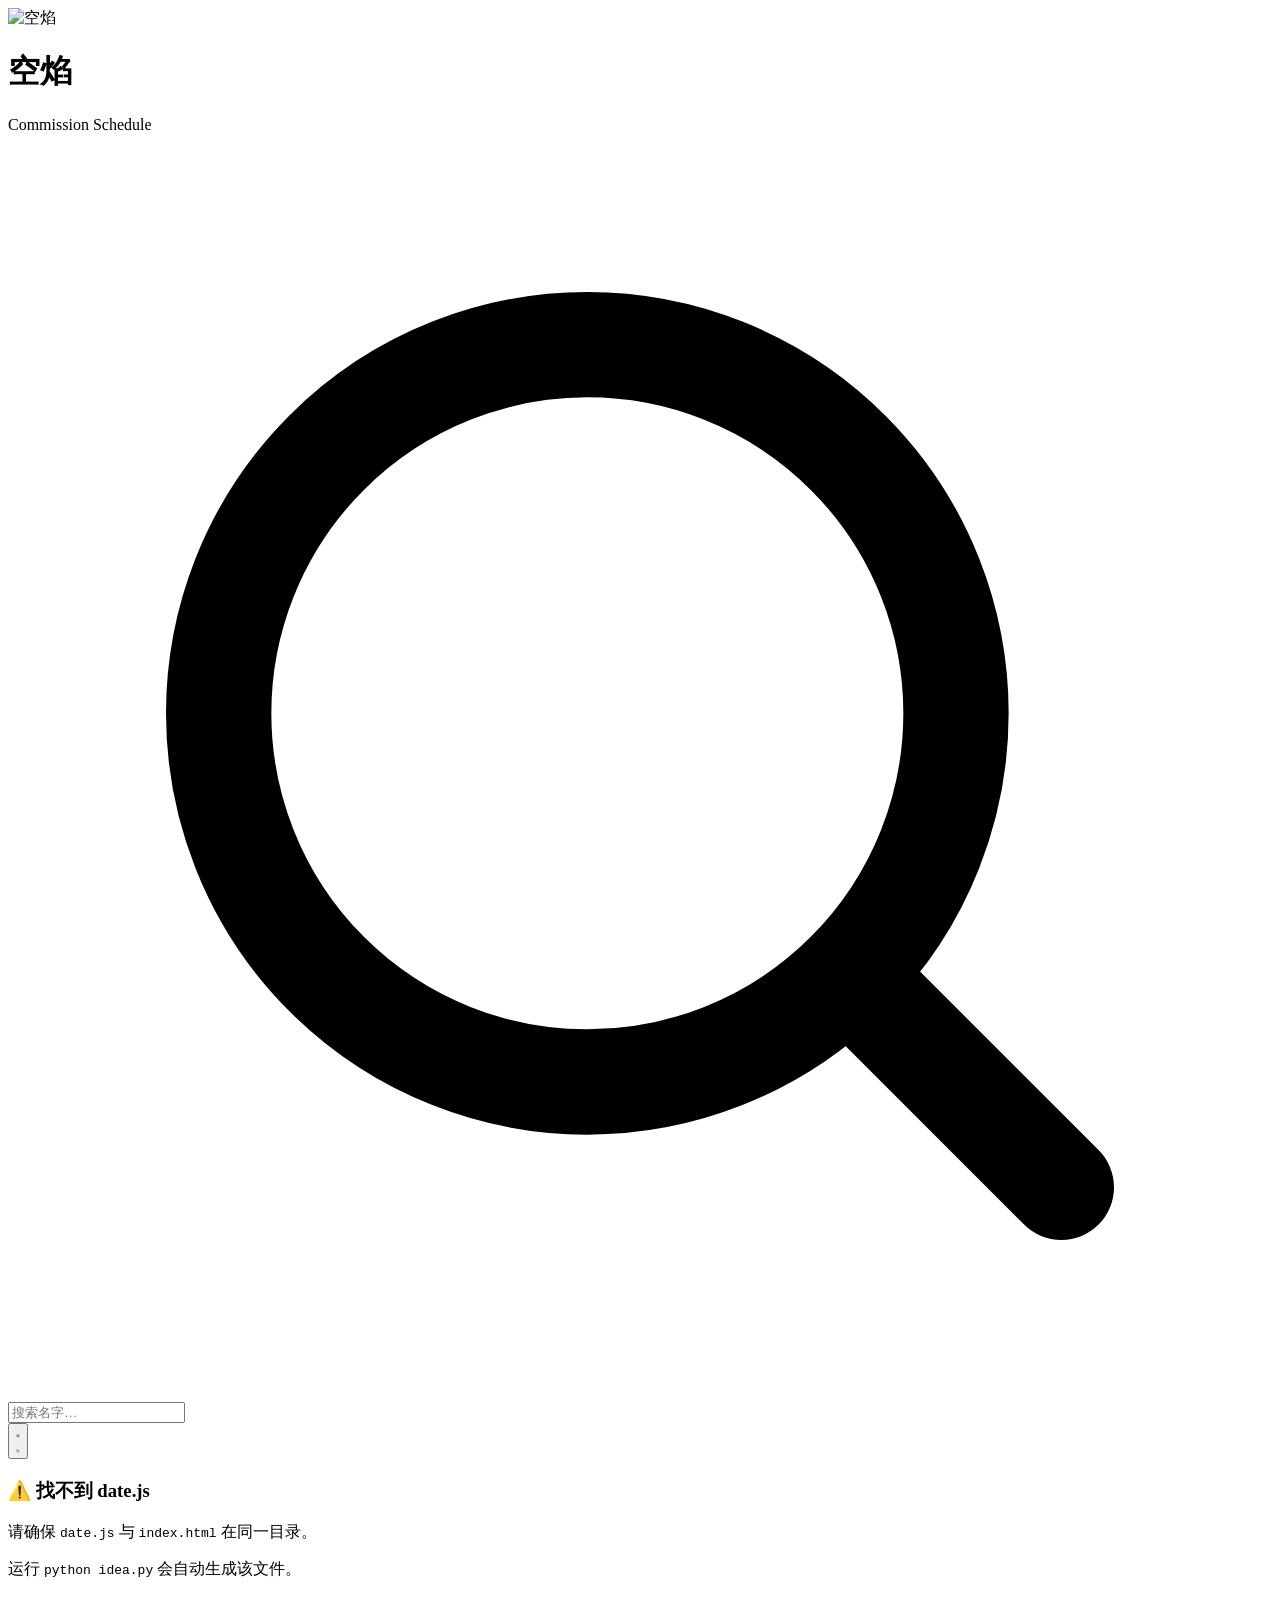
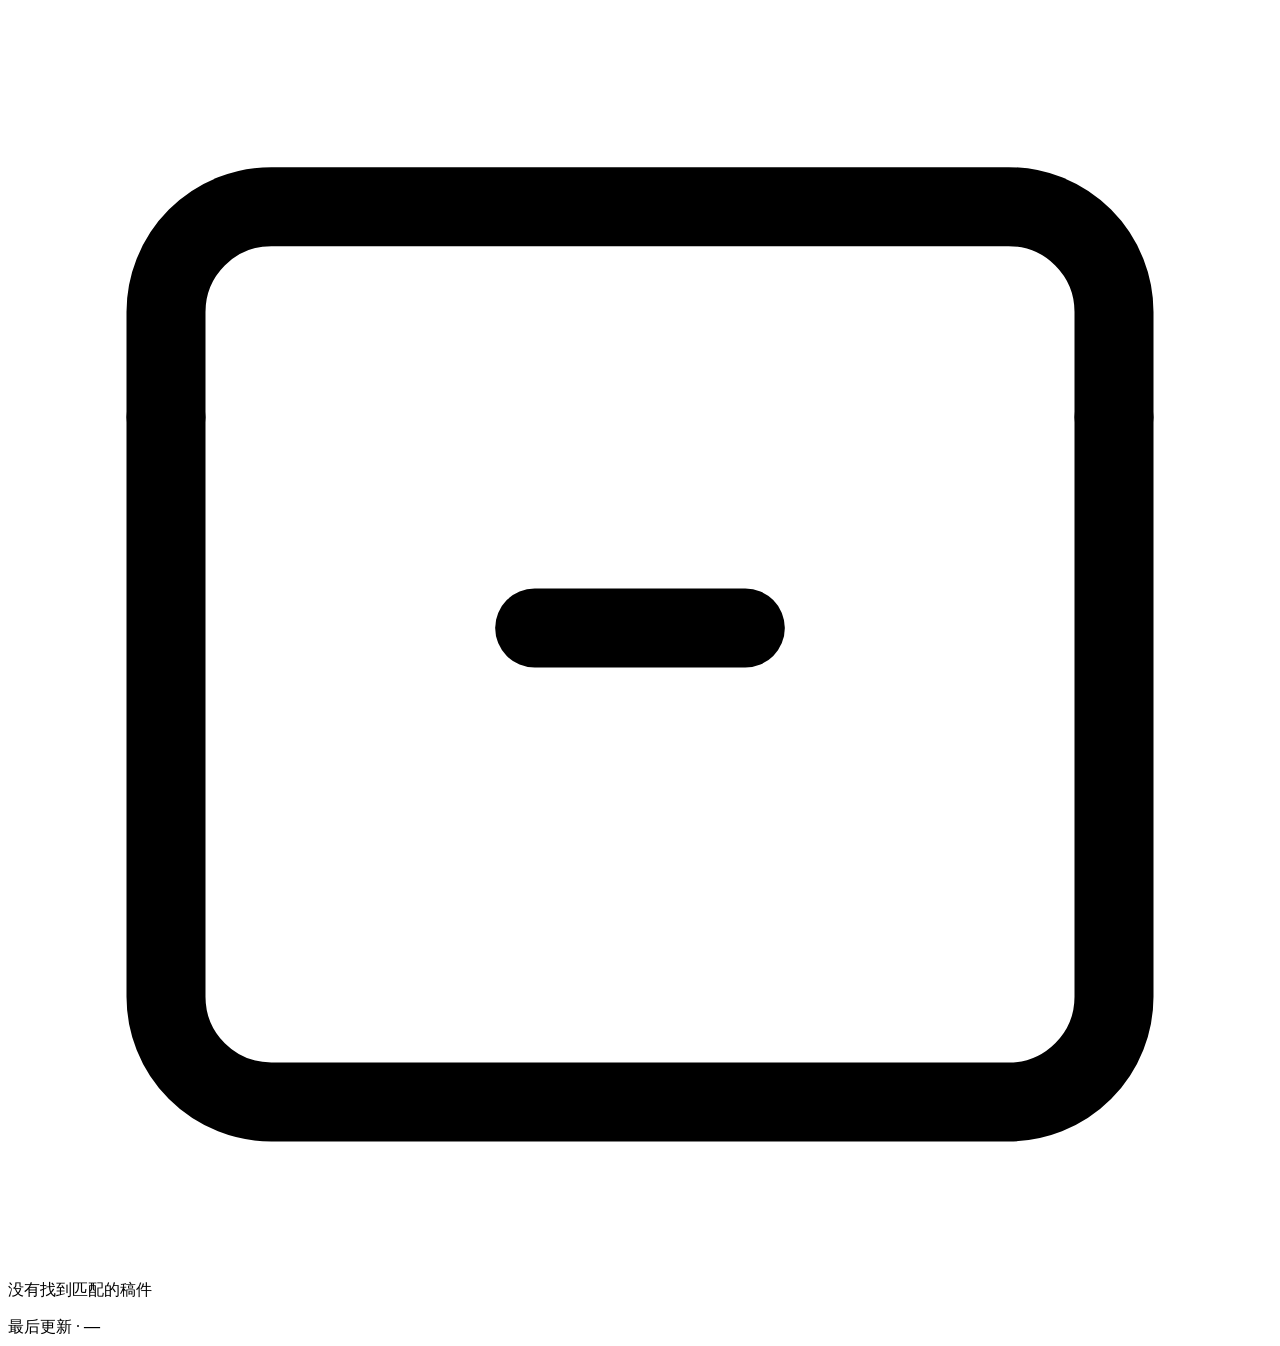
==== kanban/index.html @ 2492481c "chore: 更新稿期看板数据 · index.html" ====
<!DOCTYPE html>
<html lang="zh-CN">
<head>
<meta charset="UTF-8" />
<meta name="viewport" content="width=device-width,initial-scale=1,viewport-fit=cover" />
<meta name="theme-color" content="#f6f7fb" media="(prefers-color-scheme: light)" />
<meta name="theme-color" content="#0e1116" media="(prefers-color-scheme: dark)" />
<!-- ⭐ 更新网页标题和 favicon -->
<title>空焰 · 稿期看板</title>
<link rel="icon" href="ico.png" type="image/png" />

<!-- 提前设置主题，避免首屏闪烁 -->
<script>
  (function () {
    try {
      var saved = localStorage.getItem('theme');
      var sys = window.matchMedia('(prefers-color-scheme: dark)').matches ? 'dark' : 'light';
      document.documentElement.setAttribute('data-theme', saved || sys);
    } catch (e) {}
  })();
</script>

<link rel="stylesheet" href="css.css" />
</head>
<body>
<div class="app">

  <!-- 顶部栏 -->
  <header class="header">
    <div class="header-left">
      <!-- ⭐ 替换为您的 ico.png -->
      <img src="ico.png" alt="空焰" class="brand-logo" />
      <div class="brand-text">
        <h1>空焰</h1>
        <span class="sub">Commission Schedule</span>
      </div>
    </div>

    <div class="header-right">
      <div class="search-wrap">
        <svg class="search-icon" viewBox="0 0 24 24" fill="none"
             stroke="currentColor" stroke-width="2" stroke-linecap="round" stroke-linejoin="round">
          <circle cx="11" cy="11" r="7"></circle>
          <path d="m20 20-3.5-3.5"></path>
        </svg>
        <input id="search" type="text" placeholder="搜索名字…" autocomplete="off" />
      </div>

      <button id="themeToggle" class="icon-btn" aria-label="切换主题" title="切换亮/暗主题">
        <svg class="icon icon-sun" viewBox="0 0 24 24" fill="none"
             stroke="currentColor" stroke-width="2" stroke-linecap="round" stroke-linejoin="round">
          <circle cx="12" cy="12" r="4"></circle>
          <path d="M12 2v2M12 20v2M4.93 4.93l1.41 1.41M17.66 17.66l1.41 1.41M2 12h2M20 12h2M6.34 17.66l-1.41 1.41M19.07 4.93l-1.41 1.41"></path>
        </svg>
        <svg class="icon icon-moon" viewBox="0 0 24 24" fill="none"
             stroke="currentColor" stroke-width="2" stroke-linecap="round" stroke-linejoin="round">
          <path d="M21 12.79A9 9 0 1 1 11.21 3 7 7 0 0 0 21 12.79z"></path>
        </svg>
      </button>
    </div>
  </header>

  <!-- 筛选条（移动端可横向滚动） -->
  <div class="filter-bar">
    <div class="filter-group" id="typeFilter"></div>
    <div class="filter-divider"></div>
    <div class="filter-group" id="statusFilter"></div>
  </div>

  <!-- 看板 -->
  <main class="board" id="board"></main>

  <!-- 空状态 -->
  <div id="empty" class="empty hidden">
    <svg viewBox="0 0 24 24" fill="none" stroke="currentColor" stroke-width="1.5"
         stroke-linecap="round" stroke-linejoin="round">
      <path d="M21 8v11a2 2 0 0 1-2 2H5a2 2 0 0 1-2-2V8"></path>
      <path d="M3 8V6a2 2 0 0 1 2-2h14a2 2 0 0 1 2 2v2"></path>
      <path d="M10 12h4"></path>
    </svg>
    <p>没有找到匹配的稿件</p>
  </div>

  <!-- 页脚 -->
  <footer class="foot">
    <span>最后更新 · <b id="updated">—</b></span>
  </footer>
</div>

<script src="date.js"></script>
<script>
/* ============ 常量 ============ */
const TYPES = ['全部', '模板', '常稿', '无偿'];
const STATUSES = ['全部', '完成', '未完成', '放弃'];
const STATUS_CLS = { '完成': 'done', '未完成': 'doing', '放弃': 'drop' };
const TYPE_ORDER = ['模板', '常稿', '无偿'];

/* ============ 数据 ============ */
const DATA = window.COMMISSION_DATA || { updated: '', items: [] };
if (!Array.isArray(DATA.items)) DATA.items = [];

const state = { type: '全部', status: '全部', q: '' };

/* ============ 主题切换 ============ */
const themeToggle = document.getElementById('themeToggle');
themeToggle.addEventListener('click', () => {
  const cur = document.documentElement.getAttribute('data-theme');
  const next = cur === 'dark' ? 'light' : 'dark';
  document.documentElement.setAttribute('data-theme', next);
  try { localStorage.setItem('theme', next); } catch (e) {}
});

/* ============ 初始化 ============ */
(function init() {
  if (!window.COMMISSION_DATA) return renderError();

  buildFilters();

  document.getElementById('search').addEventListener('input', (e) => {
    state.q = e.target.value.trim().toLowerCase();
    render();
  });

  document.getElementById('updated').textContent = fmtUpdated(DATA.updated);
  render();
})();

/* ============ 找不到 date.js ============ */
function renderError() {
  document.querySelector('.filter-bar').style.display = 'none';
  document.getElementById('board').innerHTML = `
    <div class="notice">
      <h3>⚠️ 找不到 date.js</h3>
      <p>请确保 <code>date.js</code> 与 <code>index.html</code> 在同一目录。</p>
      <p>运行 <code>python idea.py</code> 会自动生成该文件。</p>
    </div>`;
}

/* ============ 筛选按钮 ============ */
function buildFilters() {
  const make = (id, options, group) => {
    const el = document.getElementById(id);
    el.innerHTML = options.map(v =>
      `<button class="chip${v === state[group] ? ' active' : ''}"
               data-group="${group}" data-val="${v}">${v}</button>`
    ).join('');
    el.querySelectorAll('.chip').forEach(btn => {
      btn.addEventListener('click', () => {
        state[group] = btn.dataset.val;
        el.querySelectorAll('.chip').forEach(b =>
          b.classList.toggle('active', b === btn));
        render();
      });
    });
  };
  make('typeFilter', TYPES, 'type');
  make('statusFilter', STATUSES, 'status');
}

/* ============ 渲染 ============ */
function render() {
  const board = document.getElementById('board');

  const filtered = DATA.items.filter(it => {
    if (state.type !== '全部' && it.type !== state.type) return false;
    if (state.status !== '全部' && it.status !== state.status) return false;
    if (state.q && !String(it.name || '').toLowerCase().includes(state.q)) return false;
    return true;
  });

  if (filtered.length === 0) {
    board.innerHTML = '';
    document.getElementById('empty').classList.remove('hidden');
    return;
  }
  document.getElementById('empty').classList.add('hidden');

  /* 按类型分组 */
  const groups = {};
  filtered.forEach(it => {
    const t = it.type || '未分类';
    (groups[t] = groups[t] || []).push(it);
  });

  const order = TYPE_ORDER.filter(t => groups[t]);

  board.innerHTML = order.map(type => {
    const items = groups[type];
    return `
      <section class="column" data-type="${esc(type)}">
        <header class="column-header">
          <span class="col-dot col-dot--${typeCls(type)}"></span>
          <span class="col-title">${esc(type)}</span>
          <span class="col-count">${items.length}</span>
        </header>
        <div class="column-body">
          ${items.map(cardHTML).join('')}
        </div>
      </section>`;
  }).join('');
}

function cardHTML(it) {
  const sc = STATUS_CLS[it.status] || 'doing';
  const hasDate = it.date && String(it.date).trim();
  return `
  <article class="card card--${sc}">
    <div class="card-top">
      <h3 class="card-name">${esc(it.name || '未命名')}</h3>
      <span class="pill pill--${sc}">${esc(it.status || '—')}</span>
    </div>
    <div class="card-bottom">
      <svg class="cal-icon" viewBox="0 0 24 24" fill="none"
           stroke="currentColor" stroke-width="1.8" stroke-linecap="round" stroke-linejoin="round">
        <rect x="3" y="5" width="18" height="16" rx="2"></rect>
        <path d="M3 10h18M8 3v4M16 3v4"></path>
      </svg>
      <span>${esc(hasDate ? it.date : '待定')}</span>
    </div>
  </article>`;
}

/* ============ 工具 ============ */
function typeCls(t) {
  return { '模板': 'tpl', '常稿': 'ord', '无偿': 'free' }[t] || 'ord';
}
function esc(s) {
  return String(s == null ? '' : s).replace(/[&<>"']/g, c =>
    ({ '&': '&amp;', '<': '&lt;', '>': '&gt;', '"': '&quot;', "'": '&#39;' }[c]));
}
function fmtUpdated(s) {
  if (!s) return '—';
  const d = new Date(s);
  if (isNaN(d.getTime())) return String(s).replace('T', ' ').slice(0, 16);
  const p = n => String(n).padStart(2, '0');
  return `${d.getFullYear()}-${p(d.getMonth() + 1)}-${p(d.getDate())} ${p(d.getHours())}:${p(d.getMinutes())}`;
}
</script>
</body>
</html>
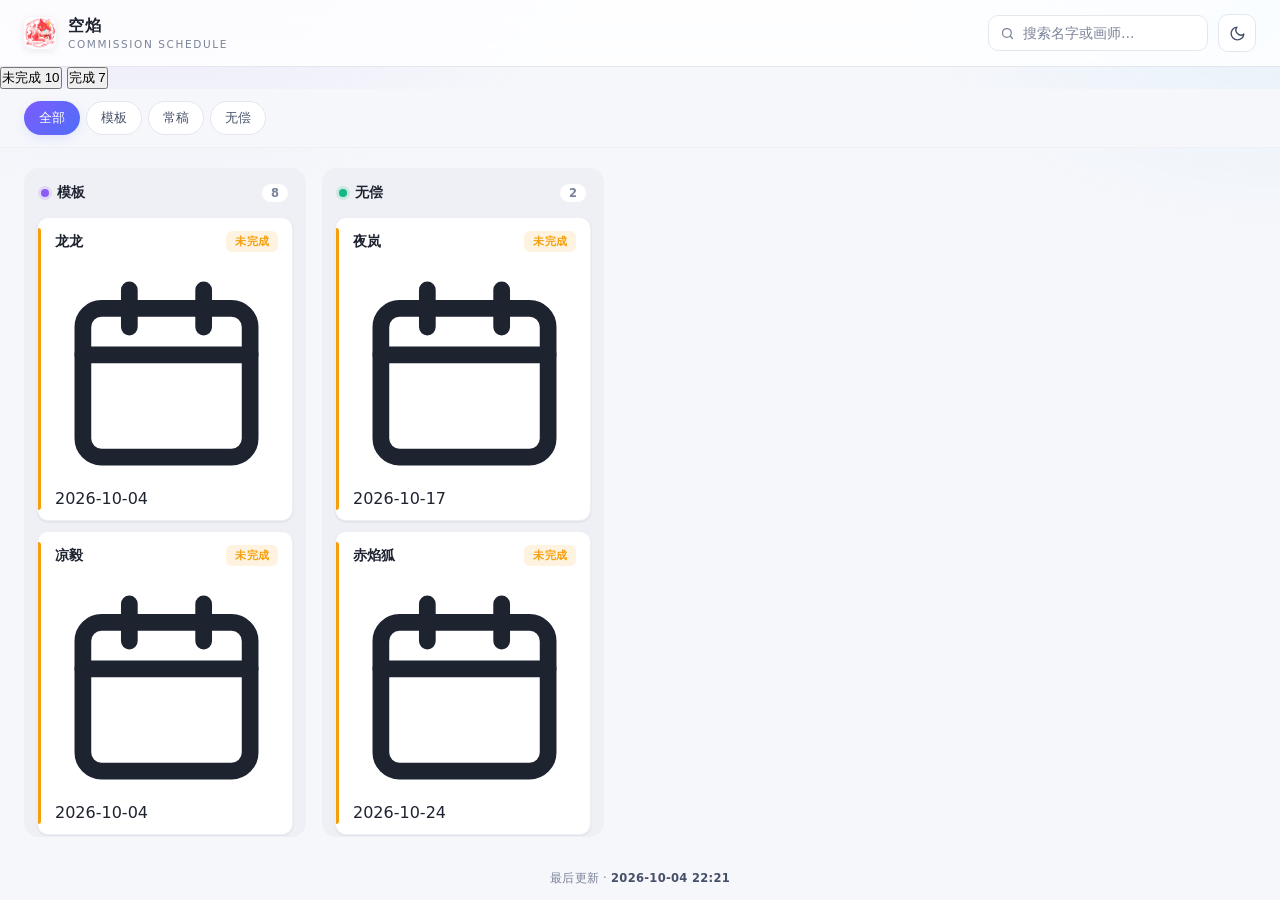
==== commit 4ae30d0c: "chore: 更新稿期看板数据 · index.html" ====
--- a/kanban/index.html
+++ b/kanban/index.html
@@ -5,11 +5,8 @@
 <meta name="viewport" content="width=device-width,initial-scale=1,viewport-fit=cover" />
 <meta name="theme-color" content="#f6f7fb" media="(prefers-color-scheme: light)" />
 <meta name="theme-color" content="#0e1116" media="(prefers-color-scheme: dark)" />
-<!-- ⭐ 更新网页标题和 favicon -->
 <title>空焰 · 稿期看板</title>
 <link rel="icon" href="ico.png" type="image/png" />
-
-<!-- 提前设置主题，避免首屏闪烁 -->
 <script>
   (function () {
     try {
@@ -19,7 +16,6 @@
     } catch (e) {}
   })();
 </script>
-
 <link rel="stylesheet" href="css.css" />
 </head>
 <body>
@@ -28,14 +24,12 @@
   <!-- 顶部栏 -->
   <header class="header">
     <div class="header-left">
-      <!-- ⭐ 替换为您的 ico.png -->
       <img src="ico.png" alt="空焰" class="brand-logo" />
       <div class="brand-text">
         <h1>空焰</h1>
         <span class="sub">Commission Schedule</span>
       </div>
     </div>
-
     <div class="header-right">
       <div class="search-wrap">
         <svg class="search-icon" viewBox="0 0 24 24" fill="none"
@@ -43,10 +37,9 @@
           <circle cx="11" cy="11" r="7"></circle>
           <path d="m20 20-3.5-3.5"></path>
         </svg>
-        <input id="search" type="text" placeholder="搜索名字…" autocomplete="off" />
+        <input id="search" type="text" placeholder="搜索名字或画师…" autocomplete="off" />
       </div>
-
-      <button id="themeToggle" class="icon-btn" aria-label="切换主题" title="切换亮/暗主题">
+      <button id="themeToggle" class="icon-btn" aria-label="切换主题">
         <svg class="icon icon-sun" viewBox="0 0 24 24" fill="none"
              stroke="currentColor" stroke-width="2" stroke-linecap="round" stroke-linejoin="round">
           <circle cx="12" cy="12" r="4"></circle>
@@ -60,17 +53,26 @@
     </div>
   </header>
 
-  <!-- 筛选条（移动端可横向滚动） -->
+  <!-- 大分类 Tab：未完成 / 完成 -->
+  <nav class="tab-bar" id="tabBar">
+    <button class="tab-btn active" data-tab="doing">
+      <span class="tab-label">未完成</span>
+      <span class="tab-count" id="countDoing">0</span>
+    </button>
+    <button class="tab-btn" data-tab="done">
+      <span class="tab-label">完成</span>
+      <span class="tab-count" id="countDone">0</span>
+    </button>
+    <span class="tab-indicator" id="tabIndicator"></span>
+  </nav>
+
+  <!-- 类型筛选 -->
   <div class="filter-bar">
     <div class="filter-group" id="typeFilter"></div>
-    <div class="filter-divider"></div>
-    <div class="filter-group" id="statusFilter"></div>
   </div>
 
-  <!-- 看板 -->
   <main class="board" id="board"></main>
 
-  <!-- 空状态 -->
   <div id="empty" class="empty hidden">
     <svg viewBox="0 0 24 24" fill="none" stroke="currentColor" stroke-width="1.5"
          stroke-linecap="round" stroke-linejoin="round">
@@ -81,7 +83,6 @@
     <p>没有找到匹配的稿件</p>
   </div>
 
-  <!-- 页脚 -->
   <footer class="foot">
     <span>最后更新 · <b id="updated">—</b></span>
   </footer>
@@ -91,7 +92,6 @@
 <script>
 /* ============ 常量 ============ */
 const TYPES = ['全部', '模板', '常稿', '无偿'];
-const STATUSES = ['全部', '完成', '未完成', '放弃'];
 const STATUS_CLS = { '完成': 'done', '未完成': 'doing', '放弃': 'drop' };
 const TYPE_ORDER = ['模板', '常稿', '无偿'];
 
@@ -99,11 +99,10 @@
 const DATA = window.COMMISSION_DATA || { updated: '', items: [] };
 if (!Array.isArray(DATA.items)) DATA.items = [];
 
-const state = { type: '全部', status: '全部', q: '' };
+const state = { tab: 'doing', type: '全部', q: '' };
 
 /* ============ 主题切换 ============ */
-const themeToggle = document.getElementById('themeToggle');
-themeToggle.addEventListener('click', () => {
+document.getElementById('themeToggle').addEventListener('click', () => {
   const cur = document.documentElement.getAttribute('data-theme');
   const next = cur === 'dark' ? 'light' : 'dark';
   document.documentElement.setAttribute('data-theme', next);
@@ -114,7 +113,8 @@
 (function init() {
   if (!window.COMMISSION_DATA) return renderError();
 
-  buildFilters();
+  buildTypeFilter();
+  initTabs();
 
   document.getElementById('search').addEventListener('input', (e) => {
     state.q = e.target.value.trim().toLowerCase();
@@ -122,11 +122,12 @@
   });
 
   document.getElementById('updated').textContent = fmtUpdated(DATA.updated);
+  updateTabCounts();
   render();
 })();
 
-/* ============ 找不到 date.js ============ */
 function renderError() {
+  document.querySelector('.tab-bar').style.display = 'none';
   document.querySelector('.filter-bar').style.display = 'none';
   document.getElementById('board').innerHTML = `
     <div class="notice">
@@ -136,35 +137,77 @@
     </div>`;
 }
 
-/* ============ 筛选按钮 ============ */
-function buildFilters() {
-  const make = (id, options, group) => {
-    const el = document.getElementById(id);
-    el.innerHTML = options.map(v =>
-      `<button class="chip${v === state[group] ? ' active' : ''}"
-               data-group="${group}" data-val="${v}">${v}</button>`
-    ).join('');
-    el.querySelectorAll('.chip').forEach(btn => {
-      btn.addEventListener('click', () => {
-        state[group] = btn.dataset.val;
-        el.querySelectorAll('.chip').forEach(b =>
-          b.classList.toggle('active', b === btn));
-        render();
-      });
+/* ============ Tab ============ */
+function initTabs() {
+  const tabs = document.querySelectorAll('.tab-btn');
+  tabs.forEach(btn => {
+    btn.addEventListener('click', () => {
+      if (btn.dataset.tab === state.tab) return;
+      state.tab = btn.dataset.tab;
+      tabs.forEach(b => b.classList.toggle('active', b === btn));
+      moveIndicator();
+      flipPage();
     });
-  };
-  make('typeFilter', TYPES, 'type');
-  make('statusFilter', STATUSES, 'status');
+  });
+  requestAnimationFrame(() => moveIndicator());
+}
+
+function moveIndicator() {
+  const active = document.querySelector('.tab-btn.active');
+  const indicator = document.getElementById('tabIndicator');
+  if (!active || !indicator) return;
+  const bar = document.getElementById('tabBar');
+  const barRect = bar.getBoundingClientRect();
+  const rect = active.getBoundingClientRect();
+  indicator.style.left = (rect.left - barRect.left) + 'px';
+  indicator.style.width = rect.width + 'px';
+}
+window.addEventListener('resize', moveIndicator);
+
+function flipPage() {
+  const board = document.getElementById('board');
+  board.classList.remove('flipping');
+  void board.offsetWidth;
+  board.classList.add('flipping');
+  render();
+}
+
+/* ============ 类型筛选 ============ */
+function buildTypeFilter() {
+  const el = document.getElementById('typeFilter');
+  el.innerHTML = TYPES.map(v =>
+    `<button class="chip${v === state.type ? ' active' : ''}"
+             data-val="${v}">${v}</button>`
+  ).join('');
+  el.querySelectorAll('.chip').forEach(btn => {
+    btn.addEventListener('click', () => {
+      state.type = btn.dataset.val;
+      el.querySelectorAll('.chip').forEach(b =>
+        b.classList.toggle('active', b === btn));
+      render();
+    });
+  });
 }
 
 /* ============ 渲染 ============ */
 function render() {
   const board = document.getElementById('board');
 
-  const filtered = DATA.items.filter(it => {
+  /* 大 Tab 过滤：完成 vs 非完成 */
+  const inTab = DATA.items.filter(it => {
+    if (state.tab === 'done') return it.status === '完成';
+    return it.status !== '完成';
+  });
+
+  /* 类型 + 搜索 */
+  const filtered = inTab.filter(it => {
     if (state.type !== '全部' && it.type !== state.type) return false;
-    if (state.status !== '全部' && it.status !== state.status) return false;
-    if (state.q && !String(it.name || '').toLowerCase().includes(state.q)) return false;
+    if (state.q) {
+      const q = state.q;
+      const name = String(it.name || '').toLowerCase();
+      const artist = String(it.artist || '').toLowerCase();
+      if (!name.includes(q) && !artist.includes(q)) return false;
+    }
     return true;
   });
 
@@ -200,22 +243,43 @@
   }).join('');
 }
 
+/* ============ Tab 计数 ============ */
+function updateTabCounts() {
+  const doneCount = DATA.items.filter(i => i.status === '完成').length;
+  const doingCount = DATA.items.length - doneCount;
+  document.getElementById('countDoing').textContent = doingCount;
+  document.getElementById('countDone').textContent = doneCount;
+}
+
+/* ============ 卡片 ============ */
 function cardHTML(it) {
   const sc = STATUS_CLS[it.status] || 'doing';
   const hasDate = it.date && String(it.date).trim();
+  const hasArtist = it.artist && String(it.artist).trim();
   return `
   <article class="card card--${sc}">
     <div class="card-top">
       <h3 class="card-name">${esc(it.name || '未命名')}</h3>
       <span class="pill pill--${sc}">${esc(it.status || '—')}</span>
     </div>
-    <div class="card-bottom">
-      <svg class="cal-icon" viewBox="0 0 24 24" fill="none"
-           stroke="currentColor" stroke-width="1.8" stroke-linecap="round" stroke-linejoin="round">
-        <rect x="3" y="5" width="18" height="16" rx="2"></rect>
-        <path d="M3 10h18M8 3v4M16 3v4"></path>
-      </svg>
-      <span>${esc(hasDate ? it.date : '待定')}</span>
+    <div class="card-meta">
+      ${hasArtist ? `
+      <span class="artist">
+        <svg class="mini-icon" viewBox="0 0 24 24" fill="none"
+             stroke="currentColor" stroke-width="1.8" stroke-linecap="round" stroke-linejoin="round">
+          <circle cx="12" cy="8" r="4"></circle>
+          <path d="M4 21v-1a8 8 0 0 1 16 0v1"></path>
+        </svg>
+        <span>${esc(it.artist)}</span>
+      </span>` : ''}
+      <span class="date">
+        <svg class="mini-icon" viewBox="0 0 24 24" fill="none"
+             stroke="currentColor" stroke-width="1.8" stroke-linecap="round" stroke-linejoin="round">
+          <rect x="3" y="5" width="18" height="16" rx="2"></rect>
+          <path d="M3 10h18M8 3v4M16 3v4"></path>
+        </svg>
+        <span>${esc(hasDate ? it.date : '待定')}</span>
+      </span>
     </div>
   </article>`;
 }
--- a/kanban/css.css
+++ b/kanban/css.css
@@ -0,0 +1,571 @@
+/* ============================================================
+   css.css —— 空焰 · 稿期看板样式（亮/暗双主题 + 移动端适配）
+   ============================================================ */
+
+* { box-sizing: border-box; margin: 0; padding: 0; }
+
+/* ---------- 亮色主题（默认） ---------- */
+:root,
+[data-theme="light"] {
+  color-scheme: light;
+  --bg:            #f6f7fb;
+  --bg-elev:       #ffffff;
+  --col-bg:        #eef0f5;
+  --card-bg:       #ffffff;
+  --card-bg-hover: #ffffff;
+  --text:          #1e2330;
+  --text-soft:     #47506a;
+  --muted:         #7b8399;
+  --line:          #e4e7ee;
+  --line-soft:     #eef0f5;
+  --accent:        #4f6ef7;
+  --accent-soft:   rgba(79, 110, 247, .1);
+  --accent-ring:   rgba(79, 110, 247, .22);
+  --done:          #10b981;
+  --done-soft:     rgba(16, 185, 129, .12);
+  --doing:         #f59e0b;
+  --doing-soft:    rgba(245, 158, 11, .12);
+  --drop:          #94a3b8;
+  --drop-soft:     rgba(148, 163, 184, .15);
+  --tpl:           #8b5cf6;
+  --ord:           #3b82f6;
+  --free:          #10b981;
+  --shadow-sm:     0 1px 2px rgba(24, 33, 66, .05), 0 1px 3px rgba(24, 33, 66, .04);
+  --shadow-md:     0 4px 16px rgba(24, 33, 66, .07), 0 1px 3px rgba(24, 33, 66, .05);
+  --shadow-lg:     0 12px 28px rgba(24, 33, 66, .10), 0 2px 6px rgba(24, 33, 66, .05);
+  --header-bg:     rgba(255, 255, 255, .82);
+  --header-border: #e4e7ee;
+  --glow-1:        rgba(124, 92, 255, .10);
+  --glow-2:        rgba(56, 189, 248, .08);
+}
+
+/* ---------- 暗色主题 ---------- */
+[data-theme="dark"] {
+  color-scheme: dark;
+  --bg:            #0e1116;
+  --bg-elev:       #161a22;
+  --col-bg:        #171b24;
+  --card-bg:       #212733;
+  --card-bg-hover: #252c39;
+  --text:          #e8ecf3;
+  --text-soft:     #b4bccd;
+  --muted:         #7d8698;
+  --line:          #262d3a;
+  --line-soft:     #1f2531;
+  --accent:        #7c8dff;
+  --accent-soft:   rgba(124, 141, 255, .14);
+  --accent-ring:   rgba(124, 141, 255, .28);
+  --done:          #4ade80;
+  --done-soft:     rgba(74, 222, 128, .13);
+  --doing:         #fbbf24;
+  --doing-soft:    rgba(251, 191, 36, .13);
+  --drop:          #64748b;
+  --drop-soft:     rgba(100, 116, 139, .18);
+  --tpl:           #a78bfa;
+  --ord:           #60a5fa;
+  --free:          #4ade80;
+  --shadow-sm:     0 1px 2px rgba(0, 0, 0, .35);
+  --shadow-md:     0 4px 16px rgba(0, 0, 0, .4), 0 1px 3px rgba(0, 0, 0, .3);
+  --shadow-lg:     0 12px 32px rgba(0, 0, 0, .55);
+  --header-bg:     rgba(14, 17, 22, .82);
+  --header-border: #232a36;
+  --glow-1:        rgba(124, 141, 255, .12);
+  --glow-2:        rgba(96, 165, 250, .08);
+}
+
+/* ---------- 全局 ---------- */
+html, body { height: 100%; }
+
+body {
+  font-family: -apple-system, BlinkMacSystemFont, "PingFang SC", "HarmonyOS Sans SC",
+               "Microsoft YaHei", "Segoe UI", Roboto, system-ui, sans-serif;
+  background: var(--bg);
+  color: var(--text);
+  -webkit-font-smoothing: antialiased;
+  -moz-osx-font-smoothing: grayscale;
+  transition: background .28s ease, color .28s ease;
+  overflow: hidden;
+}
+
+body::before {
+  content: "";
+  position: fixed;
+  inset: 0;
+  z-index: 0;
+  pointer-events: none;
+  background:
+    radial-gradient(760px 480px at 12% -10%, var(--glow-1), transparent 60%),
+    radial-gradient(680px 440px at 100% 0%, var(--glow-2), transparent 55%);
+}
+
+/* ---------- 应用容器 ---------- */
+.app {
+  position: relative;
+  z-index: 1;
+  display: flex;
+  flex-direction: column;
+  height: 100dvh;
+  min-height: 100vh;
+}
+
+/* ---------- 顶部栏 ---------- */
+.header {
+  display: flex;
+  justify-content: space-between;
+  align-items: center;
+  gap: 18px;
+  padding: 14px 24px;
+  background: var(--header-bg);
+  backdrop-filter: saturate(180%) blur(14px);
+  -webkit-backdrop-filter: saturate(180%) blur(14px);
+  border-bottom: 1px solid var(--header-border);
+  transition: background .28s ease, border-color .28s ease;
+  z-index: 20;
+}
+
+.header-left {
+  display: flex;
+  align-items: center;
+  gap: 12px;
+  min-width: 0;
+}
+
+/* ⭐ 新增：Logo 图片样式 */
+.brand-logo {
+  width: 32px;
+  height: 32px;
+  border-radius: 8px; /* 圆角，可根据需要改成 50% 变成圆形 */
+  object-fit: cover;
+  flex-shrink: 0;
+  box-shadow: 0 2px 8px rgba(0, 0, 0, 0.08);
+}
+
+.brand-text h1 {
+  font-size: 16px;
+  font-weight: 700;
+  letter-spacing: .6px;
+  line-height: 1.2;
+  color: var(--text);
+}
+.brand-text .sub {
+  display: block;
+  font-size: 10.5px;
+  letter-spacing: 1.6px;
+  text-transform: uppercase;
+  color: var(--muted);
+  margin-top: 2px;
+}
+
+.header-right {
+  display: flex;
+  align-items: center;
+  gap: 10px;
+}
+
+/* 搜索框 */
+.search-wrap {
+  position: relative;
+  display: flex;
+  align-items: center;
+}
+.search-icon {
+  position: absolute;
+  left: 12px;
+  width: 15px;
+  height: 15px;
+  color: var(--muted);
+  pointer-events: none;
+}
+.search-wrap input {
+  width: 220px;
+  padding: 9px 14px 9px 34px;
+  font-family: inherit;
+  font-size: 13.5px;
+  color: var(--text);
+  background: var(--bg-elev);
+  border: 1px solid var(--line);
+  border-radius: 10px;
+  outline: none;
+  transition: border-color .2s, box-shadow .2s, background .2s;
+}
+.search-wrap input::placeholder { color: var(--muted); }
+.search-wrap input:focus {
+  border-color: var(--accent);
+  box-shadow: 0 0 0 3px var(--accent-ring);
+}
+
+/* 图标按钮 */
+.icon-btn {
+  display: inline-flex;
+  align-items: center;
+  justify-content: center;
+  width: 38px;
+  height: 38px;
+  color: var(--text-soft);
+  background: var(--bg-elev);
+  border: 1px solid var(--line);
+  border-radius: 10px;
+  cursor: pointer;
+  transition: background .2s, border-color .2s, color .2s, transform .15s;
+  flex-shrink: 0;
+  position: relative;
+}
+.icon-btn:hover {
+  color: var(--accent);
+  border-color: var(--accent);
+  transform: translateY(-1px);
+}
+.icon-btn:active { transform: translateY(0); }
+
+.icon-btn .icon {
+  width: 17px;
+  height: 17px;
+  position: absolute;
+  transition: opacity .25s ease, transform .35s ease;
+}
+[data-theme="light"] .icon-sun  { opacity: 0; transform: rotate(-90deg) scale(.7); }
+[data-theme="light"] .icon-moon { opacity: 1; transform: rotate(0) scale(1); }
+[data-theme="dark"]  .icon-sun  { opacity: 1; transform: rotate(0) scale(1); }
+[data-theme="dark"]  .icon-moon { opacity: 0; transform: rotate(90deg) scale(.7); }
+
+/* ---------- 筛选条 ---------- */
+.filter-bar {
+  display: flex;
+  align-items: center;
+  gap: 10px;
+  padding: 12px 24px;
+  overflow-x: auto;
+  overflow-y: hidden;
+  border-bottom: 1px solid var(--line-soft);
+  background: var(--bg);
+  transition: background .28s ease, border-color .28s ease;
+  scrollbar-width: none;
+}
+.filter-bar::-webkit-scrollbar { display: none; }
+
+.filter-group { display: flex; gap: 6px; flex-shrink: 0; }
+
+.filter-divider {
+  width: 1px;
+  height: 20px;
+  background: var(--line);
+  flex-shrink: 0;
+}
+
+.chip {
+  padding: 7px 14px;
+  font-family: inherit;
+  font-size: 13px;
+  font-weight: 500;
+  color: var(--text-soft);
+  background: var(--bg-elev);
+  border: 1px solid var(--line);
+  border-radius: 999px;
+  cursor: pointer;
+  white-space: nowrap;
+  transition: all .18s ease;
+}
+.chip:hover {
+  color: var(--accent);
+  border-color: var(--accent);
+  background: var(--accent-soft);
+}
+.chip.active {
+  color: #fff;
+  background: linear-gradient(135deg, #7c5cff, #4f6ef7);
+  border-color: transparent;
+  box-shadow: 0 4px 14px -4px var(--accent-ring);
+}
+[data-theme="dark"] .chip.active { color: #0e1116; }
+
+/* ---------- 看板 ---------- */
+.board {
+  flex: 1;
+  display: flex;
+  align-items: flex-start;
+  gap: 16px;
+  padding: 20px 24px 24px;
+  overflow-x: auto;
+  overflow-y: hidden;
+  scroll-snap-type: x proximity;
+  -webkit-overflow-scrolling: touch;
+}
+.board::-webkit-scrollbar { height: 8px; }
+.board::-webkit-scrollbar-track { background: transparent; }
+.board::-webkit-scrollbar-thumb {
+  background: var(--line);
+  border-radius: 4px;
+}
+.board::-webkit-scrollbar-thumb:hover { background: var(--muted); }
+
+/* ---------- 看板列 ---------- */
+.column {
+  flex: 0 0 282px;
+  display: flex;
+  flex-direction: column;
+  max-height: 100%;
+  background: var(--col-bg);
+  border: 1px solid var(--line-soft);
+  border-radius: 14px;
+  scroll-snap-align: start;
+  transition: background .28s ease, border-color .28s ease;
+  animation: colIn .45s cubic-bezier(.2, .7, .3, 1) both;
+}
+
+.column-header {
+  display: flex;
+  align-items: center;
+  gap: 8px;
+  padding: 14px 16px 10px;
+  font-weight: 700;
+  font-size: 13.5px;
+  color: var(--text);
+}
+.col-dot {
+  width: 8px;
+  height: 8px;
+  border-radius: 50%;
+  flex-shrink: 0;
+}
+.col-dot--tpl  { background: var(--tpl);  box-shadow: 0 0 0 3px rgba(139, 92, 246, .15); }
+.col-dot--ord  { background: var(--ord);  box-shadow: 0 0 0 3px rgba(59, 130, 246, .15); }
+.col-dot--free { background: var(--free); box-shadow: 0 0 0 3px rgba(16, 185, 129, .15); }
+
+.col-title { flex: 1; letter-spacing: .3px; }
+
+.col-count {
+  font-size: 11.5px;
+  font-weight: 700;
+  padding: 2px 9px;
+  color: var(--muted);
+  background: var(--bg-elev);
+  border-radius: 999px;
+  border: 1px solid var(--line-soft);
+}
+
+.column-body {
+  flex: 1;
+  display: flex;
+  flex-direction: column;
+  gap: 10px;
+  padding: 4px 12px 14px;
+  overflow-y: auto;
+}
+.column-body::-webkit-scrollbar { width: 6px; }
+.column-body::-webkit-scrollbar-track { background: transparent; }
+.column-body::-webkit-scrollbar-thumb {
+  background: var(--line);
+  border-radius: 3px;
+}
+.column-body::-webkit-scrollbar-thumb:hover { background: var(--muted); }
+
+/* ---------- 卡片 ---------- */
+.card {
+  position: relative;
+  padding: 13px 14px 12px 17px;
+  background: var(--card-bg);
+  border: 1px solid var(--line-soft);
+  border-radius: 11px;
+  box-shadow: var(--shadow-sm);
+  transition: transform .18s cubic-bezier(.2, .7, .3, 1),
+              box-shadow .18s ease,
+              background .18s ease,
+              border-color .18s ease;
+  animation: cardIn .4s cubic-bezier(.2, .7, .3, 1) both;
+}
+
+.card::before {
+  content: "";
+  position: absolute;
+  left: 0;
+  top: 10px;
+  bottom: 10px;
+  width: 3px;
+  border-radius: 0 3px 3px 0;
+  transition: opacity .2s;
+}
+.card--done::before  { background: var(--done); }
+.card--doing::before { background: var(--doing); }
+.card--drop::before  { background: var(--drop); }
+.card--drop { opacity: .72; }
+
+.card:hover {
+  transform: translateY(-2px);
+  background: var(--card-bg-hover);
+  border-color: var(--line);
+  box-shadow: var(--shadow-md);
+}
+
+.card-top {
+  display: flex;
+  align-items: flex-start;
+  justify-content: space-between;
+  gap: 8px;
+  margin-bottom: 10px;
+}
+
+.card-name {
+  font-size: 14px;
+  font-weight: 600;
+  line-height: 1.45;
+  color: var(--text);
+  word-break: break-word;
+  overflow-wrap: anywhere;
+}
+
+.card-bottom {
+  display: flex;
+  align-items: center;
+  gap: 5px;
+  font-size: 12px;
+  color: var(--muted);
+  font-variant-numeric: tabular-nums;
+}
+.cal-icon {
+  width: 13px;
+  height: 13px;
+  flex-shrink: 0;
+  opacity: .85;
+}
+
+/* ---------- 状态胶囊 ---------- */
+.pill {
+  display: inline-block;
+  padding: 3px 9px;
+  font-size: 11px;
+  font-weight: 600;
+  letter-spacing: .2px;
+  white-space: nowrap;
+  border-radius: 6px;
+  flex-shrink: 0;
+}
+.pill--done  { color: var(--done);  background: var(--done-soft); }
+.pill--doing { color: var(--doing); background: var(--doing-soft); }
+.pill--drop  { color: var(--drop);  background: var(--drop-soft); }
+
+/* ---------- 空状态 & 错误提示 ---------- */
+.empty {
+  flex: 1;
+  display: flex;
+  flex-direction: column;
+  align-items: center;
+  justify-content: center;
+  gap: 14px;
+  color: var(--muted);
+}
+.empty svg { width: 52px; height: 52px; opacity: .45; }
+.empty p { font-size: 14px; }
+.hidden { display: none !important; }
+
+.notice {
+  margin: 40px auto;
+  max-width: 520px;
+  padding: 32px 28px;
+  background: var(--bg-elev);
+  border: 1px solid var(--line);
+  border-radius: 16px;
+  box-shadow: var(--shadow-md);
+  text-align: center;
+  line-height: 1.9;
+  color: var(--text-soft);
+  font-size: 13.5px;
+}
+.notice h3 { margin-bottom: 12px; font-size: 16px; color: var(--text); }
+.notice code {
+  padding: 2px 7px;
+  font-family: ui-monospace, "SF Mono", Consolas, monospace;
+  font-size: 12.5px;
+  color: var(--accent);
+  background: var(--accent-soft);
+  border-radius: 5px;
+}
+
+/* ---------- 页脚 ---------- */
+.foot {
+  padding: 10px 24px 14px;
+  font-size: 11.5px;
+  text-align: center;
+  color: var(--muted);
+  letter-spacing: .3px;
+}
+.foot b {
+  color: var(--text-soft);
+  font-weight: 600;
+  font-variant-numeric: tabular-nums;
+}
+
+/* ---------- 动画 ---------- */
+@keyframes cardIn {
+  from { opacity: 0; transform: translateY(6px); }
+  to   { opacity: 1; transform: none; }
+}
+@keyframes colIn {
+  from { opacity: 0; transform: translateY(8px); }
+  to   { opacity: 1; transform: none; }
+}
+
+.column:nth-child(1) { animation-delay: .02s; }
+.column:nth-child(2) { animation-delay: .06s; }
+.column:nth-child(3) { animation-delay: .10s; }
+.column:nth-child(4) { animation-delay: .14s; }
+.column:nth-child(5) { animation-delay: .18s; }
+.column:nth-child(6) { animation-delay: .22s; }
+
+/* ---------- 响应式：平板 ---------- */
+@media (max-width: 900px) {
+  .search-wrap input { width: 170px; }
+}
+
+/* ---------- 响应式：手机 ---------- */
+@media (max-width: 640px) {
+  .header {
+    flex-direction: column;
+    align-items: stretch;
+    gap: 10px;
+    padding: 12px 16px;
+  }
+  .header-left { justify-content: flex-start; }
+  .header-right { gap: 8px; }
+  .search-wrap { flex: 1; }
+  .search-wrap input { width: 100%; }
+
+  .filter-bar { padding: 10px 16px; gap: 8px; }
+  .chip { padding: 6px 12px; font-size: 12.5px; }
+
+  .board {
+    padding: 14px 16px calc(18px + env(safe-area-inset-bottom));
+    gap: 12px;
+  }
+  .column {
+    flex: 0 0 82vw;
+    max-width: 320px;
+    border-radius: 12px;
+  }
+  .column-header { padding: 12px 14px 8px; }
+  .column-body { padding: 4px 10px 12px; }
+
+  .foot { padding-bottom: calc(12px + env(safe-area-inset-bottom)); }
+  .notice { margin: 24px 16px; padding: 24px 18px; }
+}
+
+/* ---------- 响应式：超小屏 ---------- */
+@media (max-width: 380px) {
+  .brand-text .sub { display: none; }
+  .column { flex: 0 0 88vw; }
+}
+
+/* ---------- 无障碍：减少动效 ---------- */
+@media (prefers-reduced-motion: reduce) {
+  *, *::before, *::after {
+    animation-duration: .01ms !important;
+    animation-iteration-count: 1 !important;
+    transition-duration: .01ms !important;
+  }
+}
+
+/* ---------- 触摸设备：去掉 hover 位移 ---------- */
+@media (hover: none) {
+  .card:hover { transform: none; box-shadow: var(--shadow-sm); }
+  .icon-btn:hover { transform: none; }
+  .chip:hover { background: var(--bg-elev); border-color: var(--line); color: var(--text-soft); }
+}
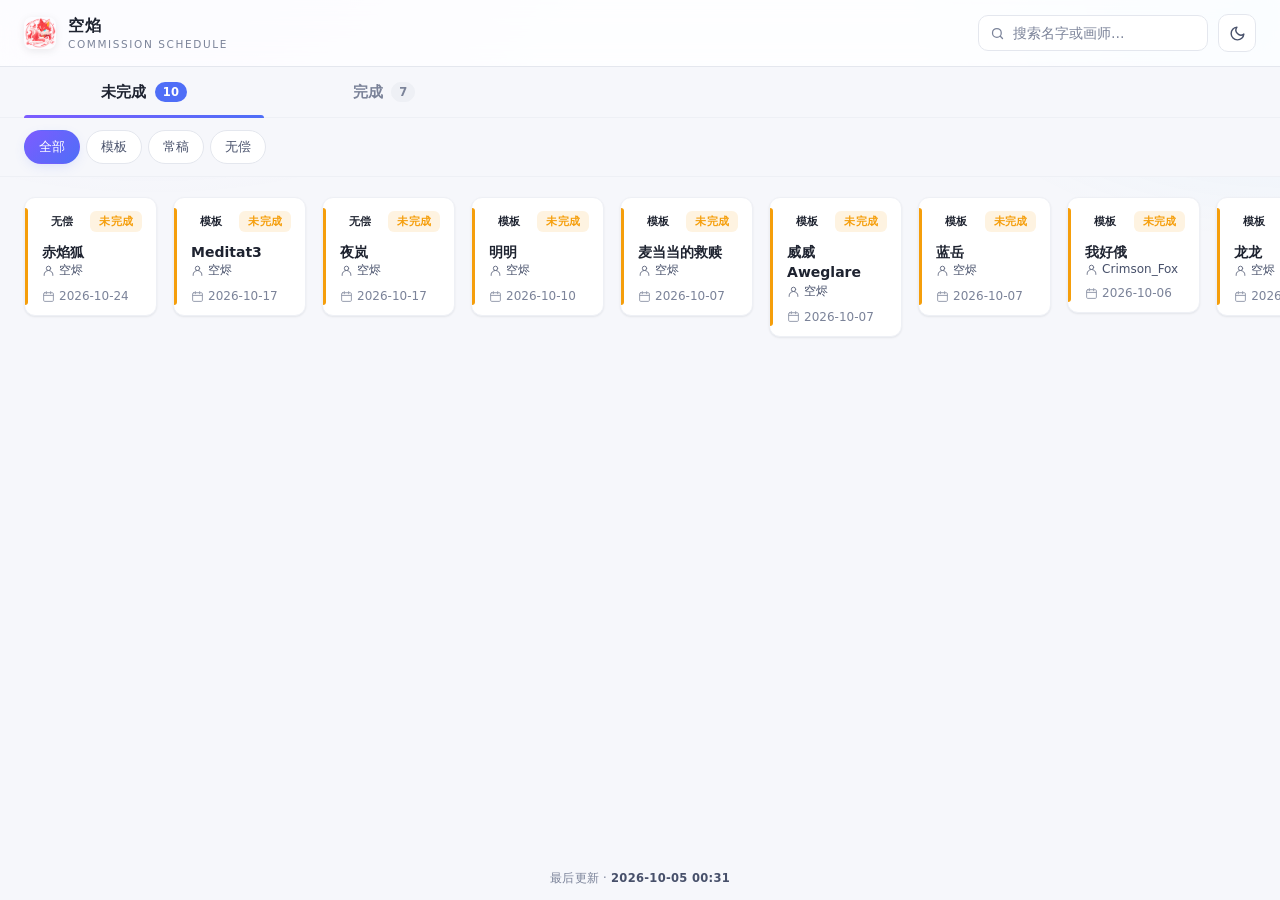
==== commit 4657078a: "chore: 更新稿期看板数据 · index.html" ====
--- a/kanban/index.html
+++ b/kanban/index.html
@@ -93,7 +93,7 @@
 /* ============ 常量 ============ */
 const TYPES = ['全部', '模板', '常稿', '无偿'];
 const STATUS_CLS = { '完成': 'done', '未完成': 'doing', '放弃': 'drop' };
-const TYPE_ORDER = ['模板', '常稿', '无偿'];
+const TYPE_CLS   = { '模板': 'tpl', '常稿': 'ord', '无偿': 'free' };
 
 /* ============ 数据 ============ */
 const DATA = window.COMMISSION_DATA || { updated: '', items: [] };
@@ -189,7 +189,7 @@
   });
 }
 
-/* ============ 渲染 ============ */
+/* ============ 渲染：平铺网格 ============ */
 function render() {
   const board = document.getElementById('board');
 
@@ -211,6 +211,9 @@
     return true;
   });
 
+  /* 按日期倒序 */
+  filtered.sort((a, b) => String(b.date || '').localeCompare(String(a.date || '')));
+
   if (filtered.length === 0) {
     board.innerHTML = '';
     document.getElementById('empty').classList.remove('hidden');
@@ -218,29 +221,7 @@
   }
   document.getElementById('empty').classList.add('hidden');
 
-  /* 按类型分组 */
-  const groups = {};
-  filtered.forEach(it => {
-    const t = it.type || '未分类';
-    (groups[t] = groups[t] || []).push(it);
-  });
-
-  const order = TYPE_ORDER.filter(t => groups[t]);
-
-  board.innerHTML = order.map(type => {
-    const items = groups[type];
-    return `
-      <section class="column" data-type="${esc(type)}">
-        <header class="column-header">
-          <span class="col-dot col-dot--${typeCls(type)}"></span>
-          <span class="col-title">${esc(type)}</span>
-          <span class="col-count">${items.length}</span>
-        </header>
-        <div class="column-body">
-          ${items.map(cardHTML).join('')}
-        </div>
-      </section>`;
-  }).join('');
+  board.innerHTML = filtered.map(cardHTML).join('');
 }
 
 /* ============ Tab 计数 ============ */
@@ -254,14 +235,16 @@
 /* ============ 卡片 ============ */
 function cardHTML(it) {
   const sc = STATUS_CLS[it.status] || 'doing';
+  const tc = TYPE_CLS[it.type] || 'ord';
   const hasDate = it.date && String(it.date).trim();
   const hasArtist = it.artist && String(it.artist).trim();
   return `
   <article class="card card--${sc}">
     <div class="card-top">
-      <h3 class="card-name">${esc(it.name || '未命名')}</h3>
+      <span class="pill pill--${tc}">${esc(it.type || '—')}</span>
       <span class="pill pill--${sc}">${esc(it.status || '—')}</span>
     </div>
+    <h3 class="card-name">${esc(it.name || '未命名')}</h3>
     <div class="card-meta">
       ${hasArtist ? `
       <span class="artist">
@@ -285,9 +268,6 @@
 }
 
 /* ============ 工具 ============ */
-function typeCls(t) {
-  return { '模板': 'tpl', '常稿': 'ord', '无偿': 'free' }[t] || 'ord';
-}
 function esc(s) {
   return String(s == null ? '' : s).replace(/[&<>"']/g, c =>
     ({ '&': '&amp;', '<': '&lt;', '>': '&gt;', '"': '&quot;', "'": '&#39;' }[c]));
--- a/kanban/css.css
+++ b/kanban/css.css
@@ -1,10 +1,10 @@
 /* ============================================================
-   css.css —— 空焰 · 稿期看板样式（亮/暗双主题 + 移动端适配）
+   css.css —— 空焰 · 稿期看板样式
    ============================================================ */
 
 * { box-sizing: border-box; margin: 0; padding: 0; }
 
-/* ---------- 亮色主题（默认） ---------- */
+/* ---------- 亮色 ---------- */
 :root,
 [data-theme="light"] {
   color-scheme: light;
@@ -32,14 +32,13 @@
   --free:          #10b981;
   --shadow-sm:     0 1px 2px rgba(24, 33, 66, .05), 0 1px 3px rgba(24, 33, 66, .04);
   --shadow-md:     0 4px 16px rgba(24, 33, 66, .07), 0 1px 3px rgba(24, 33, 66, .05);
-  --shadow-lg:     0 12px 28px rgba(24, 33, 66, .10), 0 2px 6px rgba(24, 33, 66, .05);
   --header-bg:     rgba(255, 255, 255, .82);
   --header-border: #e4e7ee;
   --glow-1:        rgba(124, 92, 255, .10);
   --glow-2:        rgba(56, 189, 248, .08);
 }
 
-/* ---------- 暗色主题 ---------- */
+/* ---------- 暗色 ---------- */
 [data-theme="dark"] {
   color-scheme: dark;
   --bg:            #0e1116;
@@ -66,7 +65,6 @@
   --free:          #4ade80;
   --shadow-sm:     0 1px 2px rgba(0, 0, 0, .35);
   --shadow-md:     0 4px 16px rgba(0, 0, 0, .4), 0 1px 3px rgba(0, 0, 0, .3);
-  --shadow-lg:     0 12px 32px rgba(0, 0, 0, .55);
   --header-bg:     rgba(14, 17, 22, .82);
   --header-border: #232a36;
   --glow-1:        rgba(124, 141, 255, .12);
@@ -98,7 +96,6 @@
     radial-gradient(680px 440px at 100% 0%, var(--glow-2), transparent 55%);
 }
 
-/* ---------- 应用容器 ---------- */
 .app {
   position: relative;
   z-index: 1;
@@ -108,7 +105,7 @@
   min-height: 100vh;
 }
 
-/* ---------- 顶部栏 ---------- */
+/* ---------- 顶部 ---------- */
 .header {
   display: flex;
   justify-content: space-between;
@@ -130,11 +127,10 @@
   min-width: 0;
 }
 
-/* ⭐ 新增：Logo 图片样式 */
 .brand-logo {
   width: 32px;
   height: 32px;
-  border-radius: 8px; /* 圆角，可根据需要改成 50% 变成圆形 */
+  border-radius: 8px;
   object-fit: cover;
   flex-shrink: 0;
   box-shadow: 0 2px 8px rgba(0, 0, 0, 0.08);
@@ -162,7 +158,6 @@
   gap: 10px;
 }
 
-/* 搜索框 */
 .search-wrap {
   position: relative;
   display: flex;
@@ -177,7 +172,7 @@
   pointer-events: none;
 }
 .search-wrap input {
-  width: 220px;
+  width: 230px;
   padding: 9px 14px 9px 34px;
   font-family: inherit;
   font-size: 13.5px;
@@ -194,7 +189,6 @@
   box-shadow: 0 0 0 3px var(--accent-ring);
 }
 
-/* 图标按钮 */
 .icon-btn {
   display: inline-flex;
   align-items: center;
@@ -215,8 +209,6 @@
   border-color: var(--accent);
   transform: translateY(-1px);
 }
-.icon-btn:active { transform: translateY(0); }
-
 .icon-btn .icon {
   width: 17px;
   height: 17px;
@@ -227,6 +219,76 @@
 [data-theme="light"] .icon-moon { opacity: 1; transform: rotate(0) scale(1); }
 [data-theme="dark"]  .icon-sun  { opacity: 1; transform: rotate(0) scale(1); }
 [data-theme="dark"]  .icon-moon { opacity: 0; transform: rotate(90deg) scale(.7); }
+
+/* ---------- ⭐ 大 Tab ---------- */
+.tab-bar {
+  position: relative;
+  display: flex;
+  gap: 0;
+  padding: 0 24px;
+  background: var(--bg);
+  border-bottom: 1px solid var(--line-soft);
+  transition: background .28s ease, border-color .28s ease;
+  z-index: 15;
+}
+
+.tab-btn {
+  flex: 1;
+  max-width: 240px;
+  display: flex;
+  align-items: center;
+  justify-content: center;
+  gap: 8px;
+  padding: 15px 0;
+  font-family: inherit;
+  font-size: 15px;
+  font-weight: 600;
+  letter-spacing: .3px;
+  color: var(--muted);
+  background: none;
+  border: none;
+  cursor: pointer;
+  transition: color .22s ease;
+  -webkit-tap-highlight-color: transparent;
+}
+.tab-btn:hover { color: var(--text-soft); }
+.tab-btn.active { color: var(--text); }
+
+.tab-count {
+  display: inline-flex;
+  align-items: center;
+  justify-content: center;
+  min-width: 22px;
+  height: 20px;
+  padding: 0 7px;
+  font-size: 11.5px;
+  font-weight: 700;
+  border-radius: 999px;
+  background: var(--col-bg);
+  color: var(--muted);
+  border: 1px solid var(--line-soft);
+  transition: all .22s ease;
+}
+.tab-btn.active .tab-count {
+  background: var(--accent);
+  color: #fff;
+  border-color: transparent;
+}
+[data-theme="dark"] .tab-btn.active .tab-count { color: #0e1116; }
+
+.tab-indicator {
+  position: absolute;
+  bottom: -1px;
+  left: 0;
+  width: 0;
+  height: 3px;
+  background: linear-gradient(90deg, #7c5cff, #4f6ef7);
+  border-radius: 3px 3px 0 0;
+  box-shadow: 0 -2px 10px -2px var(--accent-ring);
+  transition: left .32s cubic-bezier(.4, 0, .2, 1),
+              width .32s cubic-bezier(.4, 0, .2, 1);
+  pointer-events: none;
+}
 
 /* ---------- 筛选条 ---------- */
 .filter-bar {
@@ -298,9 +360,22 @@
 }
 .board::-webkit-scrollbar-thumb:hover { background: var(--muted); }
 
+/* ⭐ 翻页动画 */
+.board.flipping .column {
+  animation: pageIn .42s cubic-bezier(.2, .7, .3, 1) both;
+}
+@keyframes pageIn {
+  from { opacity: 0; transform: translateX(24px); }
+  to   { opacity: 1; transform: none; }
+}
+.board.flipping .column:nth-child(1) { animation-delay: 0s; }
+.board.flipping .column:nth-child(2) { animation-delay: .05s; }
+.board.flipping .column:nth-child(3) { animation-delay: .1s; }
+.board.flipping .column:nth-child(4) { animation-delay: .15s; }
+
 /* ---------- 看板列 ---------- */
 .column {
-  flex: 0 0 282px;
+  flex: 0 0 292px;
   display: flex;
   flex-direction: column;
   max-height: 100%;
@@ -309,7 +384,6 @@
   border-radius: 14px;
   scroll-snap-align: start;
   transition: background .28s ease, border-color .28s ease;
-  animation: colIn .45s cubic-bezier(.2, .7, .3, 1) both;
 }
 
 .column-header {
@@ -371,9 +445,7 @@
               box-shadow .18s ease,
               background .18s ease,
               border-color .18s ease;
-  animation: cardIn .4s cubic-bezier(.2, .7, .3, 1) both;
-}
-
+}
 .card::before {
   content: "";
   position: absolute;
@@ -382,7 +454,6 @@
   bottom: 10px;
   width: 3px;
   border-radius: 0 3px 3px 0;
-  transition: opacity .2s;
 }
 .card--done::before  { background: var(--done); }
 .card--doing::before { background: var(--doing); }
@@ -413,19 +484,34 @@
   overflow-wrap: anywhere;
 }
 
-.card-bottom {
-  display: flex;
-  align-items: center;
-  gap: 5px;
+/* ⭐ 卡片底部：画师 + 时间 */
+.card-meta {
+  display: flex;
+  align-items: center;
+  justify-content: space-between;
+  gap: 10px;
+  flex-wrap: wrap;
   font-size: 12px;
   color: var(--muted);
+}
+
+.artist,
+.date {
+  display: inline-flex;
+  align-items: center;
+  gap: 4px;
   font-variant-numeric: tabular-nums;
 }
-.cal-icon {
+.artist {
+  color: var(--text-soft);
+  font-weight: 500;
+}
+
+.mini-icon {
   width: 13px;
   height: 13px;
   flex-shrink: 0;
-  opacity: .85;
+  opacity: .8;
 }
 
 /* ---------- 状态胶囊 ---------- */
@@ -443,7 +529,7 @@
 .pill--doing { color: var(--doing); background: var(--doing-soft); }
 .pill--drop  { color: var(--drop);  background: var(--drop-soft); }
 
-/* ---------- 空状态 & 错误提示 ---------- */
+/* ---------- 空态 & 提示 ---------- */
 .empty {
   flex: 1;
   display: flex;
@@ -494,29 +580,13 @@
   font-variant-numeric: tabular-nums;
 }
 
-/* ---------- 动画 ---------- */
-@keyframes cardIn {
-  from { opacity: 0; transform: translateY(6px); }
-  to   { opacity: 1; transform: none; }
-}
-@keyframes colIn {
-  from { opacity: 0; transform: translateY(8px); }
-  to   { opacity: 1; transform: none; }
-}
-
-.column:nth-child(1) { animation-delay: .02s; }
-.column:nth-child(2) { animation-delay: .06s; }
-.column:nth-child(3) { animation-delay: .10s; }
-.column:nth-child(4) { animation-delay: .14s; }
-.column:nth-child(5) { animation-delay: .18s; }
-.column:nth-child(6) { animation-delay: .22s; }
-
-/* ---------- 响应式：平板 ---------- */
+/* ============================================================
+   响应式
+   ============================================================ */
 @media (max-width: 900px) {
-  .search-wrap input { width: 170px; }
-}
-
-/* ---------- 响应式：手机 ---------- */
+  .search-wrap input { width: 180px; }
+}
+
 @media (max-width: 640px) {
   .header {
     flex-direction: column;
@@ -529,6 +599,10 @@
   .search-wrap { flex: 1; }
   .search-wrap input { width: 100%; }
 
+  .tab-bar { padding: 0 16px; }
+  .tab-btn { font-size: 14.5px; padding: 13px 0; }
+  .tab-count { min-width: 20px; height: 18px; font-size: 11px; }
+
   .filter-bar { padding: 10px 16px; gap: 8px; }
   .chip { padding: 6px 12px; font-size: 12.5px; }
 
@@ -548,13 +622,11 @@
   .notice { margin: 24px 16px; padding: 24px 18px; }
 }
 
-/* ---------- 响应式：超小屏 ---------- */
 @media (max-width: 380px) {
   .brand-text .sub { display: none; }
   .column { flex: 0 0 88vw; }
 }
 
-/* ---------- 无障碍：减少动效 ---------- */
 @media (prefers-reduced-motion: reduce) {
   *, *::before, *::after {
     animation-duration: .01ms !important;
@@ -563,7 +635,6 @@
   }
 }
 
-/* ---------- 触摸设备：去掉 hover 位移 ---------- */
 @media (hover: none) {
   .card:hover { transform: none; box-shadow: var(--shadow-sm); }
   .icon-btn:hover { transform: none; }
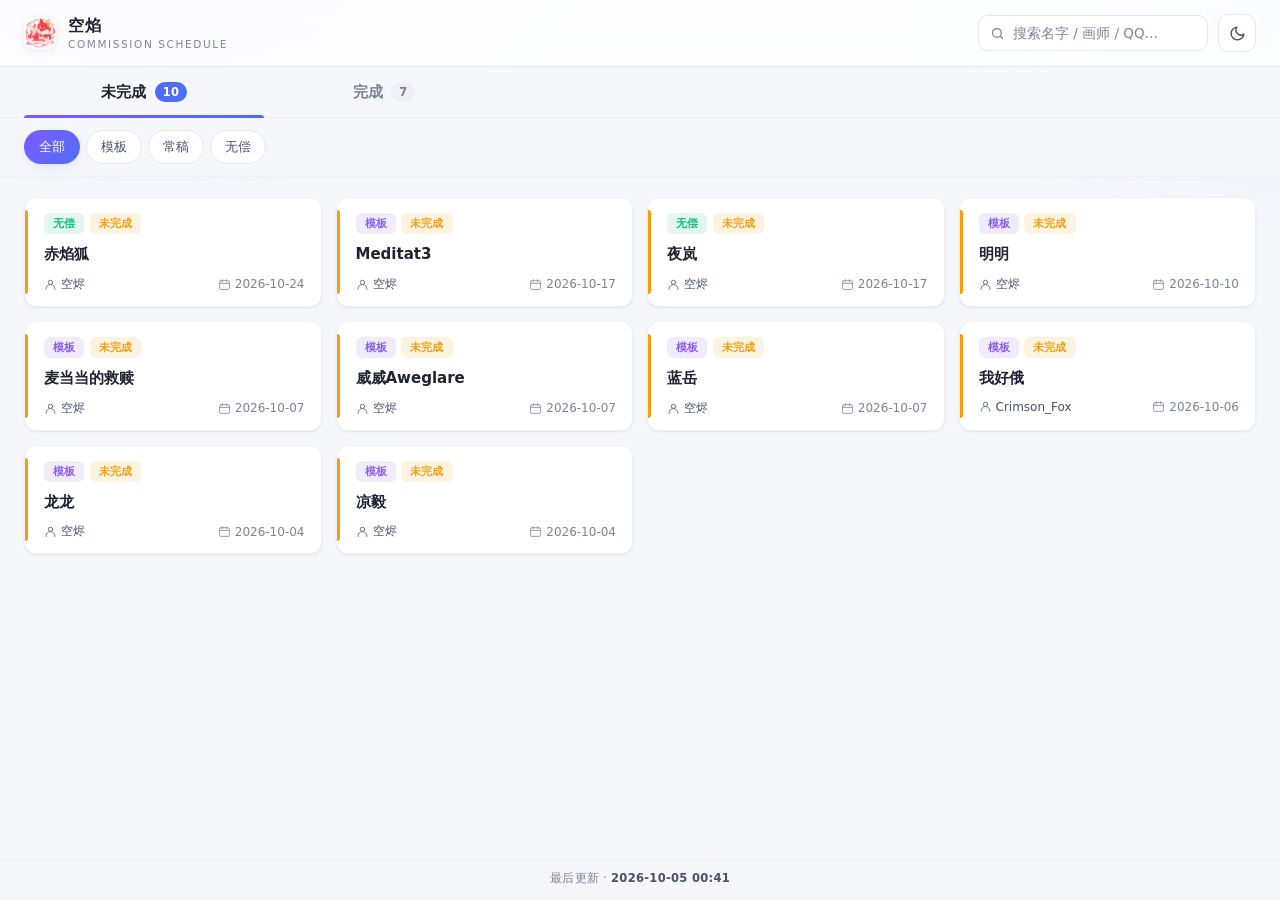
==== commit c005e97c: "chore: 更新稿期看板数据 · index.html" ====
--- a/kanban/index.html
+++ b/kanban/index.html
@@ -21,7 +21,6 @@
 <body>
 <div class="app">
 
-  <!-- 顶部栏 -->
   <header class="header">
     <div class="header-left">
       <img src="ico.png" alt="空焰" class="brand-logo" />
@@ -37,7 +36,7 @@
           <circle cx="11" cy="11" r="7"></circle>
           <path d="m20 20-3.5-3.5"></path>
         </svg>
-        <input id="search" type="text" placeholder="搜索名字或画师…" autocomplete="off" />
+        <input id="search" type="text" placeholder="搜索名字 / 画师 / QQ…" autocomplete="off" />
       </div>
       <button id="themeToggle" class="icon-btn" aria-label="切换主题">
         <svg class="icon icon-sun" viewBox="0 0 24 24" fill="none"
@@ -53,7 +52,6 @@
     </div>
   </header>
 
-  <!-- 大分类 Tab：未完成 / 完成 -->
   <nav class="tab-bar" id="tabBar">
     <button class="tab-btn active" data-tab="doing">
       <span class="tab-label">未完成</span>
@@ -66,7 +64,6 @@
     <span class="tab-indicator" id="tabIndicator"></span>
   </nav>
 
-  <!-- 类型筛选 -->
   <div class="filter-bar">
     <div class="filter-group" id="typeFilter"></div>
   </div>
@@ -189,29 +186,27 @@
   });
 }
 
-/* ============ 渲染：平铺网格 ============ */
+/* ============ 渲染 ============ */
 function render() {
   const board = document.getElementById('board');
 
-  /* 大 Tab 过滤：完成 vs 非完成 */
   const inTab = DATA.items.filter(it => {
     if (state.tab === 'done') return it.status === '完成';
     return it.status !== '完成';
   });
 
-  /* 类型 + 搜索 */
   const filtered = inTab.filter(it => {
     if (state.type !== '全部' && it.type !== state.type) return false;
     if (state.q) {
       const q = state.q;
-      const name = String(it.name || '').toLowerCase();
+      const name   = String(it.name   || '').toLowerCase();
       const artist = String(it.artist || '').toLowerCase();
-      if (!name.includes(q) && !artist.includes(q)) return false;
+      const qq     = String(it.qq     || '').toLowerCase();
+      if (!name.includes(q) && !artist.includes(q) && !qq.includes(q)) return false;
     }
     return true;
   });
 
-  /* 按日期倒序 */
   filtered.sort((a, b) => String(b.date || '').localeCompare(String(a.date || '')));
 
   if (filtered.length === 0) {
@@ -236,13 +231,32 @@
 function cardHTML(it) {
   const sc = STATUS_CLS[it.status] || 'doing';
   const tc = TYPE_CLS[it.type] || 'ord';
-  const hasDate = it.date && String(it.date).trim();
+  const hasDate   = it.date   && String(it.date).trim();
   const hasArtist = it.artist && String(it.artist).trim();
+  const hasQQ     = it.qq     && String(it.qq).trim();
+  const hasAvatar = it.avatar && String(it.avatar).trim();
+
+  /* 头像：优先用 avatar，没有就用 QQ 头像，都没有就不显示 */
+  let avatarHTML = '';
+  if (hasAvatar) {
+    avatarHTML = `<img class="card-avatar" src="${esc(it.avatar)}" alt=""
+                       referrerpolicy="no-referrer"
+                       onerror="this.replaceWith(makeQQAvatar('${esc(it.qq || '')}'))">`;
+  } else if (hasQQ) {
+    avatarHTML = `<img class="card-avatar"
+                       src="https://thirdqq.qlogo.cn/g?b=sdk&s=100&nk=${esc(it.qq)}"
+                       alt="" referrerpolicy="no-referrer"
+                       onerror="this.style.display='none'">`;
+  }
+
   return `
   <article class="card card--${sc}">
     <div class="card-top">
-      <span class="pill pill--${tc}">${esc(it.type || '—')}</span>
-      <span class="pill pill--${sc}">${esc(it.status || '—')}</span>
+      <div class="card-pills">
+        <span class="pill pill--${tc}">${esc(it.type || '—')}</span>
+        <span class="pill pill--${sc}">${esc(it.status || '—')}</span>
+      </div>
+      ${avatarHTML}
     </div>
     <h3 class="card-name">${esc(it.name || '未命名')}</h3>
     <div class="card-meta">
@@ -255,19 +269,43 @@
         </svg>
         <span>${esc(it.artist)}</span>
       </span>` : ''}
+      ${hasDate ? `
       <span class="date">
         <svg class="mini-icon" viewBox="0 0 24 24" fill="none"
              stroke="currentColor" stroke-width="1.8" stroke-linecap="round" stroke-linejoin="round">
           <rect x="3" y="5" width="18" height="16" rx="2"></rect>
           <path d="M3 10h18M8 3v4M16 3v4"></path>
         </svg>
-        <span>${esc(hasDate ? it.date : '待定')}</span>
-      </span>
+        <span>${esc(it.date)}</span>
+      </span>` : ''}
+      ${hasQQ ? `
+      <span class="qq" title="QQ">
+        <svg class="mini-icon" viewBox="0 0 24 24" fill="none"
+             stroke="currentColor" stroke-width="1.8" stroke-linecap="round" stroke-linejoin="round">
+          <path d="M12 2a10 10 0 0 1 10 10c0 5.5-4.5 10-10 10S2 17.5 2 12 6.5 2 12 2z"></path>
+          <circle cx="9" cy="10" r="1"></circle>
+          <circle cx="15" cy="10" r="1"></circle>
+        </svg>
+        <span>${esc(it.qq)}</span>
+      </span>` : ''}
     </div>
   </article>`;
 }
 
 /* ============ 工具 ============ */
+function makeQQAvatar(qq) {
+  if (!qq) {
+    const span = document.createElement('span');
+    return span;
+  }
+  const img = document.createElement('img');
+  img.className = 'card-avatar';
+  img.src = `https://thirdqq.qlogo.cn/g?b=sdk&s=100&nk=${qq}`;
+  img.referrerPolicy = 'no-referrer';
+  img.onerror = () => img.style.display = 'none';
+  return img;
+}
+
 function esc(s) {
   return String(s == null ? '' : s).replace(/[&<>"']/g, c =>
     ({ '&': '&amp;', '<': '&lt;', '>': '&gt;', '"': '&quot;', "'": '&#39;' }[c]));
--- a/kanban/css.css
+++ b/kanban/css.css
@@ -1,5 +1,5 @@
 /* ============================================================
-   css.css —— 空焰 · 稿期看板样式
+   css.css —— 空焰 · 稿期看板样式（网格平铺版）
    ============================================================ */
 
 * { box-sizing: border-box; margin: 0; padding: 0; }
@@ -28,8 +28,11 @@
   --drop:          #94a3b8;
   --drop-soft:     rgba(148, 163, 184, .15);
   --tpl:           #8b5cf6;
+  --tpl-soft:      rgba(139, 92, 246, .12);
   --ord:           #3b82f6;
+  --ord-soft:      rgba(59, 130, 246, .12);
   --free:          #10b981;
+  --free-soft:     rgba(16, 185, 129, .12);
   --shadow-sm:     0 1px 2px rgba(24, 33, 66, .05), 0 1px 3px rgba(24, 33, 66, .04);
   --shadow-md:     0 4px 16px rgba(24, 33, 66, .07), 0 1px 3px rgba(24, 33, 66, .05);
   --header-bg:     rgba(255, 255, 255, .82);
@@ -61,8 +64,11 @@
   --drop:          #64748b;
   --drop-soft:     rgba(100, 116, 139, .18);
   --tpl:           #a78bfa;
+  --tpl-soft:      rgba(167, 139, 250, .14);
   --ord:           #60a5fa;
+  --ord-soft:      rgba(96, 165, 250, .14);
   --free:          #4ade80;
+  --free-soft:     rgba(74, 222, 128, .14);
   --shadow-sm:     0 1px 2px rgba(0, 0, 0, .35);
   --shadow-md:     0 4px 16px rgba(0, 0, 0, .4), 0 1px 3px rgba(0, 0, 0, .3);
   --header-bg:     rgba(14, 17, 22, .82);
@@ -220,7 +226,7 @@
 [data-theme="dark"]  .icon-sun  { opacity: 1; transform: rotate(0) scale(1); }
 [data-theme="dark"]  .icon-moon { opacity: 0; transform: rotate(90deg) scale(.7); }
 
-/* ---------- ⭐ 大 Tab ---------- */
+/* ---------- 大 Tab ---------- */
 .tab-bar {
   position: relative;
   display: flex;
@@ -290,7 +296,7 @@
   pointer-events: none;
 }
 
-/* ---------- 筛选条 ---------- */
+/* ---------- 类型筛选 ---------- */
 .filter-bar {
   display: flex;
   align-items: center;
@@ -306,13 +312,6 @@
 .filter-bar::-webkit-scrollbar { display: none; }
 
 .filter-group { display: flex; gap: 6px; flex-shrink: 0; }
-
-.filter-divider {
-  width: 1px;
-  height: 20px;
-  background: var(--line);
-  flex-shrink: 0;
-}
 
 .chip {
   padding: 7px 14px;
@@ -340,19 +339,19 @@
 }
 [data-theme="dark"] .chip.active { color: #0e1116; }
 
-/* ---------- 看板 ---------- */
+/* ---------- ⭐ 看板：网格平铺 ---------- */
 .board {
   flex: 1;
-  display: flex;
-  align-items: flex-start;
-  gap: 16px;
+  display: grid;
+  grid-template-columns: repeat(auto-fill, minmax(260px, 1fr));
+  gap: 14px;
   padding: 20px 24px 24px;
-  overflow-x: auto;
-  overflow-y: hidden;
-  scroll-snap-type: x proximity;
+  overflow-y: auto;
+  overflow-x: hidden;
+  align-content: start;
   -webkit-overflow-scrolling: touch;
 }
-.board::-webkit-scrollbar { height: 8px; }
+.board::-webkit-scrollbar { width: 8px; }
 .board::-webkit-scrollbar-track { background: transparent; }
 .board::-webkit-scrollbar-thumb {
   background: var(--line);
@@ -360,105 +359,53 @@
 }
 .board::-webkit-scrollbar-thumb:hover { background: var(--muted); }
 
-/* ⭐ 翻页动画 */
-.board.flipping .column {
-  animation: pageIn .42s cubic-bezier(.2, .7, .3, 1) both;
+/* 翻页动画：卡片依次淡入 */
+.board.flipping .card {
+  animation: pageIn .4s cubic-bezier(.2, .7, .3, 1) both;
 }
 @keyframes pageIn {
-  from { opacity: 0; transform: translateX(24px); }
+  from { opacity: 0; transform: translateY(8px); }
   to   { opacity: 1; transform: none; }
 }
-.board.flipping .column:nth-child(1) { animation-delay: 0s; }
-.board.flipping .column:nth-child(2) { animation-delay: .05s; }
-.board.flipping .column:nth-child(3) { animation-delay: .1s; }
-.board.flipping .column:nth-child(4) { animation-delay: .15s; }
-
-/* ---------- 看板列 ---------- */
-.column {
-  flex: 0 0 292px;
-  display: flex;
-  flex-direction: column;
-  max-height: 100%;
-  background: var(--col-bg);
-  border: 1px solid var(--line-soft);
-  border-radius: 14px;
-  scroll-snap-align: start;
-  transition: background .28s ease, border-color .28s ease;
-}
-
-.column-header {
-  display: flex;
-  align-items: center;
-  gap: 8px;
-  padding: 14px 16px 10px;
-  font-weight: 700;
-  font-size: 13.5px;
-  color: var(--text);
-}
-.col-dot {
-  width: 8px;
-  height: 8px;
-  border-radius: 50%;
-  flex-shrink: 0;
-}
-.col-dot--tpl  { background: var(--tpl);  box-shadow: 0 0 0 3px rgba(139, 92, 246, .15); }
-.col-dot--ord  { background: var(--ord);  box-shadow: 0 0 0 3px rgba(59, 130, 246, .15); }
-.col-dot--free { background: var(--free); box-shadow: 0 0 0 3px rgba(16, 185, 129, .15); }
-
-.col-title { flex: 1; letter-spacing: .3px; }
-
-.col-count {
-  font-size: 11.5px;
-  font-weight: 700;
-  padding: 2px 9px;
-  color: var(--muted);
-  background: var(--bg-elev);
-  border-radius: 999px;
-  border: 1px solid var(--line-soft);
-}
-
-.column-body {
-  flex: 1;
-  display: flex;
-  flex-direction: column;
-  gap: 10px;
-  padding: 4px 12px 14px;
-  overflow-y: auto;
-}
-.column-body::-webkit-scrollbar { width: 6px; }
-.column-body::-webkit-scrollbar-track { background: transparent; }
-.column-body::-webkit-scrollbar-thumb {
-  background: var(--line);
-  border-radius: 3px;
-}
-.column-body::-webkit-scrollbar-thumb:hover { background: var(--muted); }
+/* 前几张错开出现 */
+.board.flipping .card:nth-child(1)  { animation-delay: 0s; }
+.board.flipping .card:nth-child(2)  { animation-delay: .03s; }
+.board.flipping .card:nth-child(3)  { animation-delay: .06s; }
+.board.flipping .card:nth-child(4)  { animation-delay: .09s; }
+.board.flipping .card:nth-child(5)  { animation-delay: .12s; }
+.board.flipping .card:nth-child(6)  { animation-delay: .15s; }
+.board.flipping .card:nth-child(7)  { animation-delay: .18s; }
+.board.flipping .card:nth-child(8)  { animation-delay: .21s; }
+.board.flipping .card:nth-child(n+9) { animation-delay: .24s; }
 
 /* ---------- 卡片 ---------- */
 .card {
   position: relative;
-  padding: 13px 14px 12px 17px;
+  padding: 14px 16px 13px 19px;
   background: var(--card-bg);
   border: 1px solid var(--line-soft);
-  border-radius: 11px;
+  border-radius: 12px;
   box-shadow: var(--shadow-sm);
   transition: transform .18s cubic-bezier(.2, .7, .3, 1),
               box-shadow .18s ease,
               background .18s ease,
               border-color .18s ease;
 }
+
+/* 左侧状态色条 */
 .card::before {
   content: "";
   position: absolute;
   left: 0;
-  top: 10px;
-  bottom: 10px;
+  top: 12px;
+  bottom: 12px;
   width: 3px;
   border-radius: 0 3px 3px 0;
 }
 .card--done::before  { background: var(--done); }
 .card--doing::before { background: var(--doing); }
 .card--drop::before  { background: var(--drop); }
-.card--drop { opacity: .72; }
+.card--drop { opacity: .75; }
 
 .card:hover {
   transform: translateY(-2px);
@@ -467,24 +414,27 @@
   box-shadow: var(--shadow-md);
 }
 
+/* 顶部：类型 + 状态 */
 .card-top {
   display: flex;
-  align-items: flex-start;
+  align-items: center;
   justify-content: space-between;
   gap: 8px;
   margin-bottom: 10px;
 }
 
+/* 卡片名字 */
 .card-name {
-  font-size: 14px;
-  font-weight: 600;
+  font-size: 15px;
+  font-weight: 650;
   line-height: 1.45;
   color: var(--text);
   word-break: break-word;
   overflow-wrap: anywhere;
-}
-
-/* ⭐ 卡片底部：画师 + 时间 */
+  margin-bottom: 10px;
+}
+
+/* 底部：画师 + 时间 */
 .card-meta {
   display: flex;
   align-items: center;
@@ -502,10 +452,7 @@
   gap: 4px;
   font-variant-numeric: tabular-nums;
 }
-.artist {
-  color: var(--text-soft);
-  font-weight: 500;
-}
+.artist { color: var(--text-soft); font-weight: 500; }
 
 .mini-icon {
   width: 13px;
@@ -514,7 +461,7 @@
   opacity: .8;
 }
 
-/* ---------- 状态胶囊 ---------- */
+/* ---------- 胶囊 ---------- */
 .pill {
   display: inline-block;
   padding: 3px 9px;
@@ -525,9 +472,14 @@
   border-radius: 6px;
   flex-shrink: 0;
 }
+/* 状态 */
 .pill--done  { color: var(--done);  background: var(--done-soft); }
 .pill--doing { color: var(--doing); background: var(--doing-soft); }
 .pill--drop  { color: var(--drop);  background: var(--drop-soft); }
+/* 类型 */
+.pill--tpl   { color: var(--tpl);   background: var(--tpl-soft); }
+.pill--ord   { color: var(--ord);   background: var(--ord-soft); }
+.pill--free  { color: var(--free);  background: var(--free-soft); }
 
 /* ---------- 空态 & 提示 ---------- */
 .empty {
@@ -555,6 +507,7 @@
   line-height: 1.9;
   color: var(--text-soft);
   font-size: 13.5px;
+  grid-column: 1 / -1;
 }
 .notice h3 { margin-bottom: 12px; font-size: 16px; color: var(--text); }
 .notice code {
@@ -573,6 +526,7 @@
   text-align: center;
   color: var(--muted);
   letter-spacing: .3px;
+  border-top: 1px solid var(--line-soft);
 }
 .foot b {
   color: var(--text-soft);
@@ -585,6 +539,11 @@
    ============================================================ */
 @media (max-width: 900px) {
   .search-wrap input { width: 180px; }
+  .board {
+    grid-template-columns: repeat(auto-fill, minmax(240px, 1fr));
+    gap: 12px;
+    padding: 16px 20px 20px;
+  }
 }
 
 @media (max-width: 640px) {
@@ -607,16 +566,13 @@
   .chip { padding: 6px 12px; font-size: 12.5px; }
 
   .board {
+    grid-template-columns: 1fr;
+    gap: 10px;
     padding: 14px 16px calc(18px + env(safe-area-inset-bottom));
-    gap: 12px;
   }
-  .column {
-    flex: 0 0 82vw;
-    max-width: 320px;
-    border-radius: 12px;
-  }
-  .column-header { padding: 12px 14px 8px; }
-  .column-body { padding: 4px 10px 12px; }
+
+  .card { padding: 13px 14px 12px 17px; }
+  .card-name { font-size: 14.5px; }
 
   .foot { padding-bottom: calc(12px + env(safe-area-inset-bottom)); }
   .notice { margin: 24px 16px; padding: 24px 18px; }
@@ -624,7 +580,6 @@
 
 @media (max-width: 380px) {
   .brand-text .sub { display: none; }
-  .column { flex: 0 0 88vw; }
 }
 
 @media (prefers-reduced-motion: reduce) {
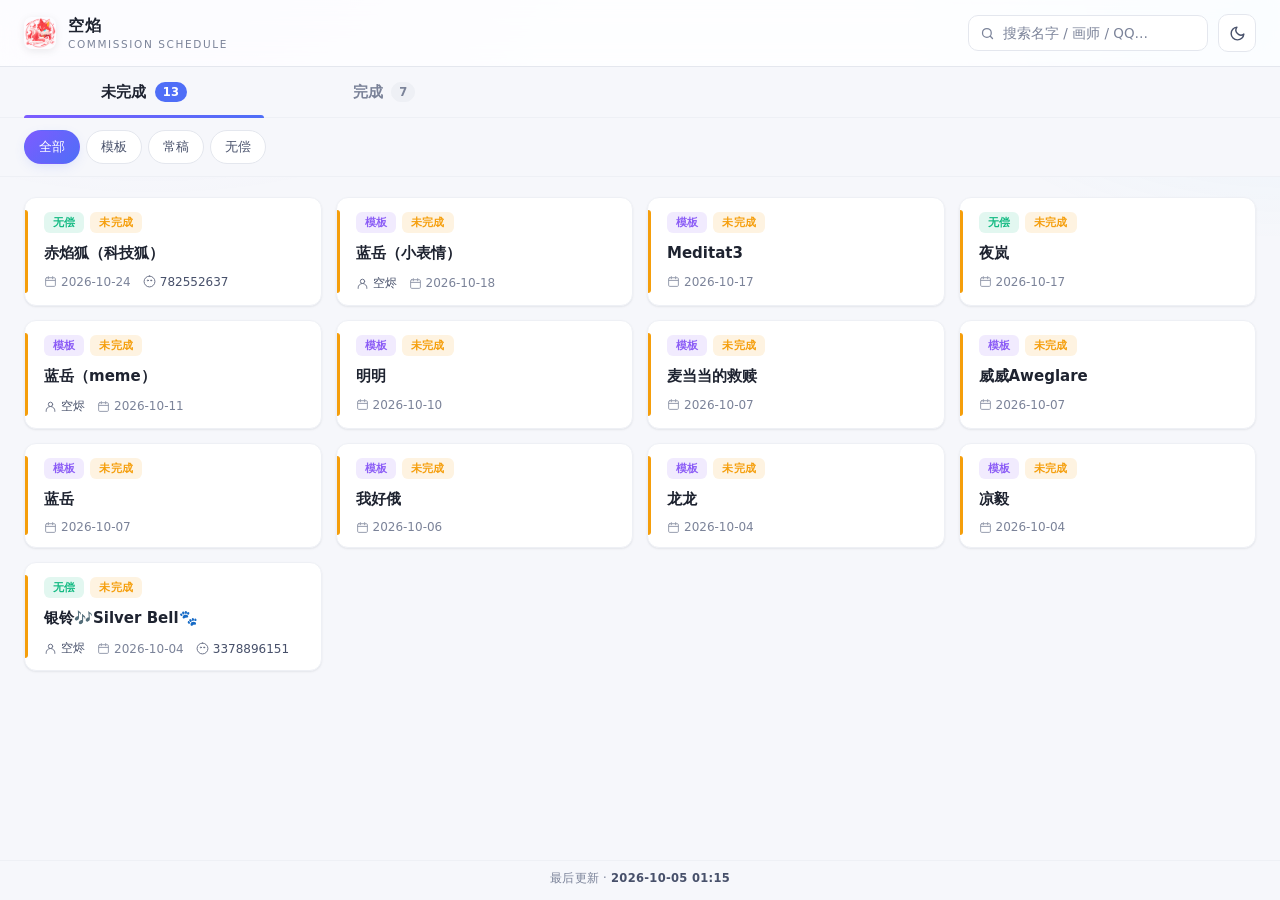
==== commit 3214fe5b: "chore: 更新稿期看板数据 · index.html" ====
--- a/kanban/index.html
+++ b/kanban/index.html
@@ -21,6 +21,7 @@
 <body>
 <div class="app">
 
+  <!-- 顶部栏 -->
   <header class="header">
     <div class="header-left">
       <img src="ico.png" alt="空焰" class="brand-logo" />
@@ -52,6 +53,7 @@
     </div>
   </header>
 
+  <!-- 大分类 Tab -->
   <nav class="tab-bar" id="tabBar">
     <button class="tab-btn active" data-tab="doing">
       <span class="tab-label">未完成</span>
@@ -64,6 +66,7 @@
     <span class="tab-indicator" id="tabIndicator"></span>
   </nav>
 
+  <!-- 类型筛选 -->
   <div class="filter-bar">
     <div class="filter-group" id="typeFilter"></div>
   </div>
@@ -207,6 +210,7 @@
     return true;
   });
 
+  /* 按日期倒序 */
   filtered.sort((a, b) => String(b.date || '').localeCompare(String(a.date || '')));
 
   if (filtered.length === 0) {
@@ -221,33 +225,35 @@
 
 /* ============ Tab 计数 ============ */
 function updateTabCounts() {
-  const doneCount = DATA.items.filter(i => i.status === '完成').length;
+  const doneCount  = DATA.items.filter(i => i.status === '完成').length;
   const doingCount = DATA.items.length - doneCount;
   document.getElementById('countDoing').textContent = doingCount;
-  document.getElementById('countDone').textContent = doneCount;
+  document.getElementById('countDone').textContent  = doneCount;
+}
+
+/* ============ 头像 URL ============ */
+function avatarUrl(it) {
+  if (it.avatar && String(it.avatar).trim()) return it.avatar;
+  if (it.qq && String(it.qq).trim()) {
+    return `https://thirdqq.qlogo.cn/g?b=sdk&s=100&nk=${it.qq}`;
+  }
+  return '';
 }
 
 /* ============ 卡片 ============ */
 function cardHTML(it) {
   const sc = STATUS_CLS[it.status] || 'doing';
-  const tc = TYPE_CLS[it.type] || 'ord';
+  const tc = TYPE_CLS[it.type]   || 'ord';
   const hasDate   = it.date   && String(it.date).trim();
   const hasArtist = it.artist && String(it.artist).trim();
   const hasQQ     = it.qq     && String(it.qq).trim();
-  const hasAvatar = it.avatar && String(it.avatar).trim();
-
-  /* 头像：优先用 avatar，没有就用 QQ 头像，都没有就不显示 */
-  let avatarHTML = '';
-  if (hasAvatar) {
-    avatarHTML = `<img class="card-avatar" src="${esc(it.avatar)}" alt=""
-                       referrerpolicy="no-referrer"
-                       onerror="this.replaceWith(makeQQAvatar('${esc(it.qq || '')}'))">`;
-  } else if (hasQQ) {
-    avatarHTML = `<img class="card-avatar"
-                       src="https://thirdqq.qlogo.cn/g?b=sdk&s=100&nk=${esc(it.qq)}"
-                       alt="" referrerpolicy="no-referrer"
-                       onerror="this.style.display='none'">`;
-  }
+  const aUrl      = avatarUrl(it);
+
+  const avatarHTML = aUrl
+    ? `<img class="card-avatar" src="${esc(aUrl)}" alt=""
+             referrerpolicy="no-referrer"
+             onerror="this.style.display='none'">`
+    : '';
 
   return `
   <article class="card card--${sc}">
@@ -293,19 +299,6 @@
 }
 
 /* ============ 工具 ============ */
-function makeQQAvatar(qq) {
-  if (!qq) {
-    const span = document.createElement('span');
-    return span;
-  }
-  const img = document.createElement('img');
-  img.className = 'card-avatar';
-  img.src = `https://thirdqq.qlogo.cn/g?b=sdk&s=100&nk=${qq}`;
-  img.referrerPolicy = 'no-referrer';
-  img.onerror = () => img.style.display = 'none';
-  return img;
-}
-
 function esc(s) {
   return String(s == null ? '' : s).replace(/[&<>"']/g, c =>
     ({ '&': '&amp;', '<': '&lt;', '>': '&gt;', '"': '&quot;', "'": '&#39;' }[c]));
--- a/kanban/css.css
+++ b/kanban/css.css
@@ -1,5 +1,5 @@
 /* ============================================================
-   css.css —— 空焰 · 稿期看板样式（网格平铺版）
+   css.css —— 空焰 · 稿期看板样式（网格平铺 + QQ 头像版）
    ============================================================ */
 
 * { box-sizing: border-box; margin: 0; padding: 0; }
@@ -178,7 +178,7 @@
   pointer-events: none;
 }
 .search-wrap input {
-  width: 230px;
+  width: 240px;
   padding: 9px 14px 9px 34px;
   font-family: inherit;
   font-size: 13.5px;
@@ -226,7 +226,7 @@
 [data-theme="dark"]  .icon-sun  { opacity: 1; transform: rotate(0) scale(1); }
 [data-theme="dark"]  .icon-moon { opacity: 0; transform: rotate(90deg) scale(.7); }
 
-/* ---------- 大 Tab ---------- */
+/* ---------- Tab ---------- */
 .tab-bar {
   position: relative;
   display: flex;
@@ -296,7 +296,7 @@
   pointer-events: none;
 }
 
-/* ---------- 类型筛选 ---------- */
+/* ---------- 筛选 ---------- */
 .filter-bar {
   display: flex;
   align-items: center;
@@ -339,11 +339,11 @@
 }
 [data-theme="dark"] .chip.active { color: #0e1116; }
 
-/* ---------- ⭐ 看板：网格平铺 ---------- */
+/* ---------- 看板：网格平铺 ---------- */
 .board {
   flex: 1;
   display: grid;
-  grid-template-columns: repeat(auto-fill, minmax(260px, 1fr));
+  grid-template-columns: repeat(auto-fill, minmax(270px, 1fr));
   gap: 14px;
   padding: 20px 24px 24px;
   overflow-y: auto;
@@ -359,7 +359,6 @@
 }
 .board::-webkit-scrollbar-thumb:hover { background: var(--muted); }
 
-/* 翻页动画：卡片依次淡入 */
 .board.flipping .card {
   animation: pageIn .4s cubic-bezier(.2, .7, .3, 1) both;
 }
@@ -367,7 +366,6 @@
   from { opacity: 0; transform: translateY(8px); }
   to   { opacity: 1; transform: none; }
 }
-/* 前几张错开出现 */
 .board.flipping .card:nth-child(1)  { animation-delay: 0s; }
 .board.flipping .card:nth-child(2)  { animation-delay: .03s; }
 .board.flipping .card:nth-child(3)  { animation-delay: .06s; }
@@ -392,7 +390,6 @@
               border-color .18s ease;
 }
 
-/* 左侧状态色条 */
 .card::before {
   content: "";
   position: absolute;
@@ -414,16 +411,40 @@
   box-shadow: var(--shadow-md);
 }
 
-/* 顶部：类型 + 状态 */
+/* 顶部：类型/状态 pill + 头像 */
 .card-top {
   display: flex;
-  align-items: center;
+  align-items: flex-start;
   justify-content: space-between;
-  gap: 8px;
+  gap: 10px;
   margin-bottom: 10px;
 }
 
-/* 卡片名字 */
+.card-pills {
+  display: flex;
+  flex-wrap: wrap;
+  gap: 6px;
+  flex: 1;
+  min-width: 0;
+}
+
+/* ⭐ QQ 头像 */
+.card-avatar {
+  width: 42px;
+  height: 42px;
+  border-radius: 50%;
+  object-fit: cover;
+  flex-shrink: 0;
+  border: 2px solid var(--line);
+  background: var(--col-bg);
+  box-shadow: 0 2px 6px rgba(0, 0, 0, .06);
+  transition: transform .2s ease, border-color .2s ease;
+}
+.card:hover .card-avatar {
+  transform: scale(1.06);
+  border-color: var(--accent);
+}
+
 .card-name {
   font-size: 15px;
   font-weight: 650;
@@ -434,25 +455,25 @@
   margin-bottom: 10px;
 }
 
-/* 底部：画师 + 时间 */
 .card-meta {
   display: flex;
-  align-items: center;
-  justify-content: space-between;
-  gap: 10px;
   flex-wrap: wrap;
+  align-items: center;
+  gap: 12px;
   font-size: 12px;
   color: var(--muted);
 }
 
 .artist,
-.date {
+.date,
+.qq {
   display: inline-flex;
   align-items: center;
   gap: 4px;
   font-variant-numeric: tabular-nums;
 }
 .artist { color: var(--text-soft); font-weight: 500; }
+.qq     { color: var(--text-soft); }
 
 .mini-icon {
   width: 13px;
@@ -472,11 +493,9 @@
   border-radius: 6px;
   flex-shrink: 0;
 }
-/* 状态 */
 .pill--done  { color: var(--done);  background: var(--done-soft); }
 .pill--doing { color: var(--doing); background: var(--doing-soft); }
 .pill--drop  { color: var(--drop);  background: var(--drop-soft); }
-/* 类型 */
 .pill--tpl   { color: var(--tpl);   background: var(--tpl-soft); }
 .pill--ord   { color: var(--ord);   background: var(--ord-soft); }
 .pill--free  { color: var(--free);  background: var(--free-soft); }
@@ -538,7 +557,7 @@
    响应式
    ============================================================ */
 @media (max-width: 900px) {
-  .search-wrap input { width: 180px; }
+  .search-wrap input { width: 190px; }
   .board {
     grid-template-columns: repeat(auto-fill, minmax(240px, 1fr));
     gap: 12px;
@@ -573,6 +592,7 @@
 
   .card { padding: 13px 14px 12px 17px; }
   .card-name { font-size: 14.5px; }
+  .card-avatar { width: 38px; height: 38px; }
 
   .foot { padding-bottom: calc(12px + env(safe-area-inset-bottom)); }
   .notice { margin: 24px 16px; padding: 24px 18px; }
@@ -592,6 +612,7 @@
 
 @media (hover: none) {
   .card:hover { transform: none; box-shadow: var(--shadow-sm); }
+  .card:hover .card-avatar { transform: none; border-color: var(--line); }
   .icon-btn:hover { transform: none; }
   .chip:hover { background: var(--bg-elev); border-color: var(--line); color: var(--text-soft); }
 }
